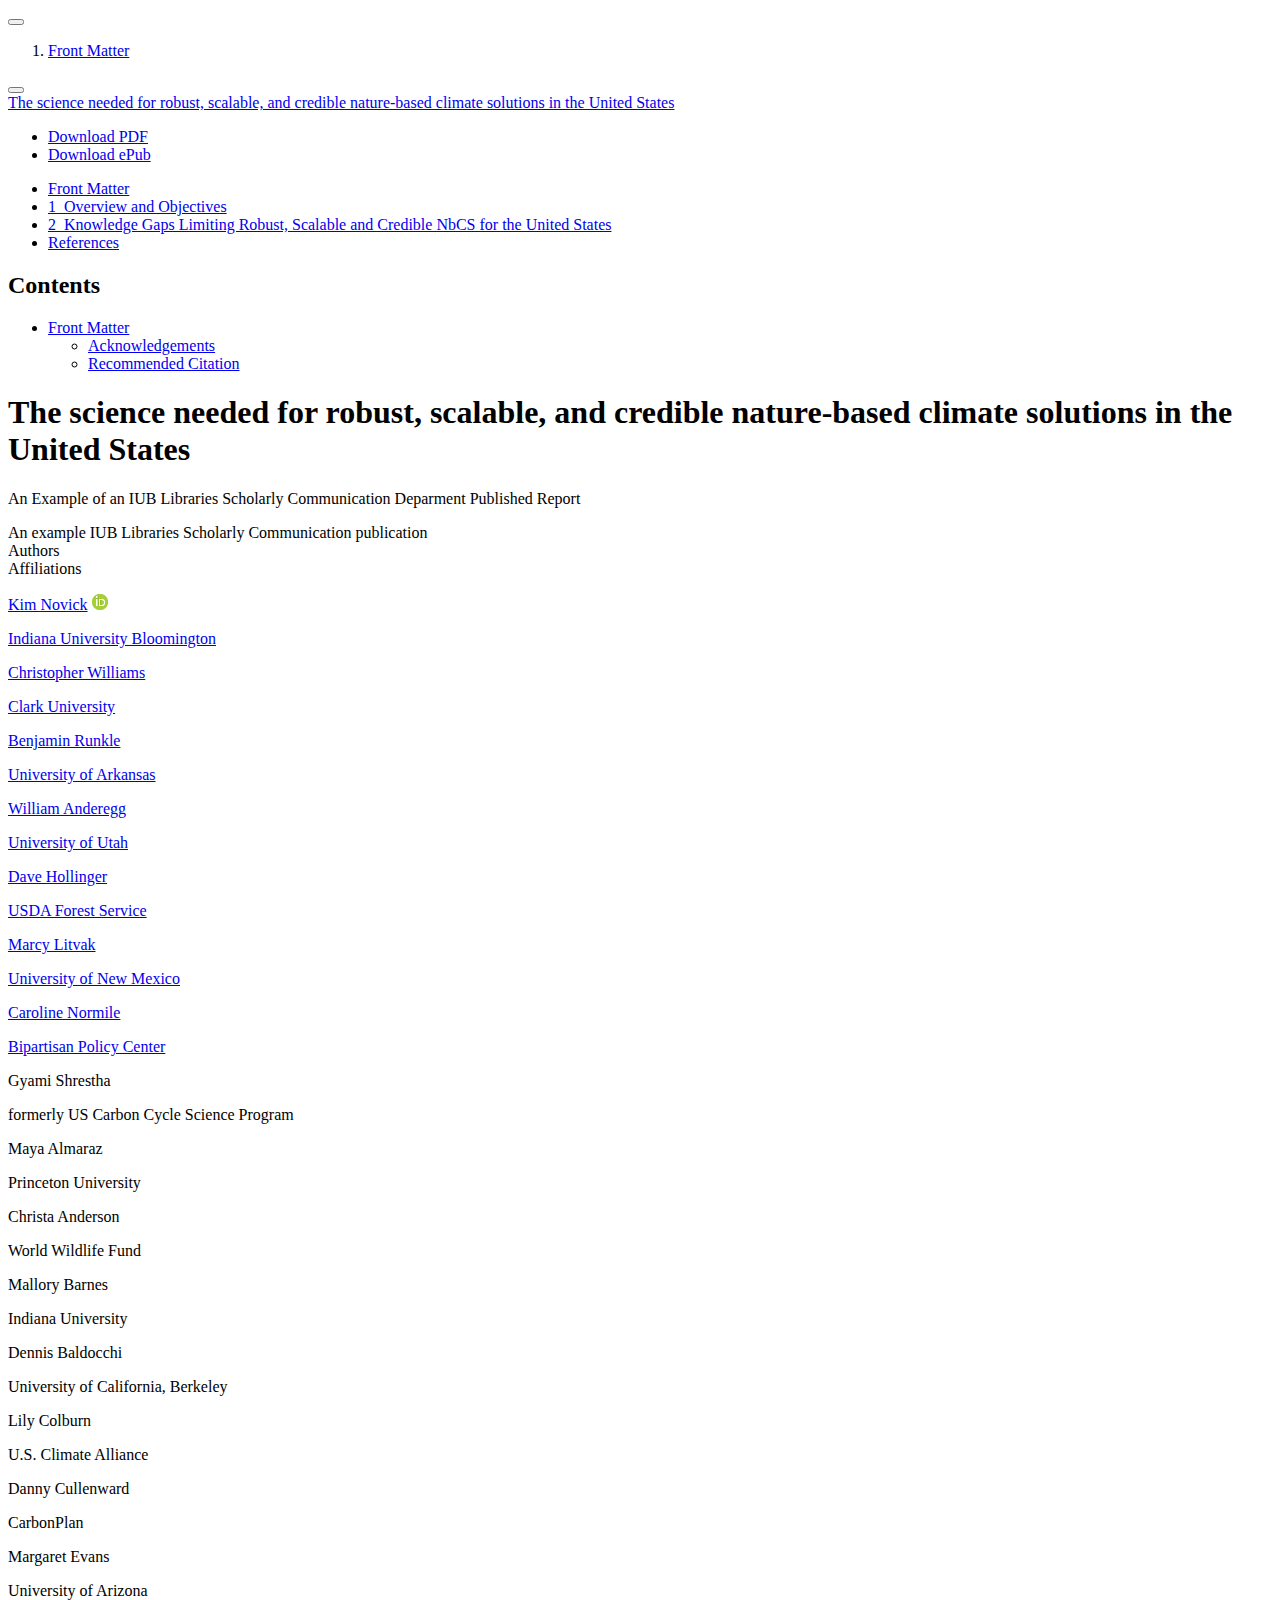
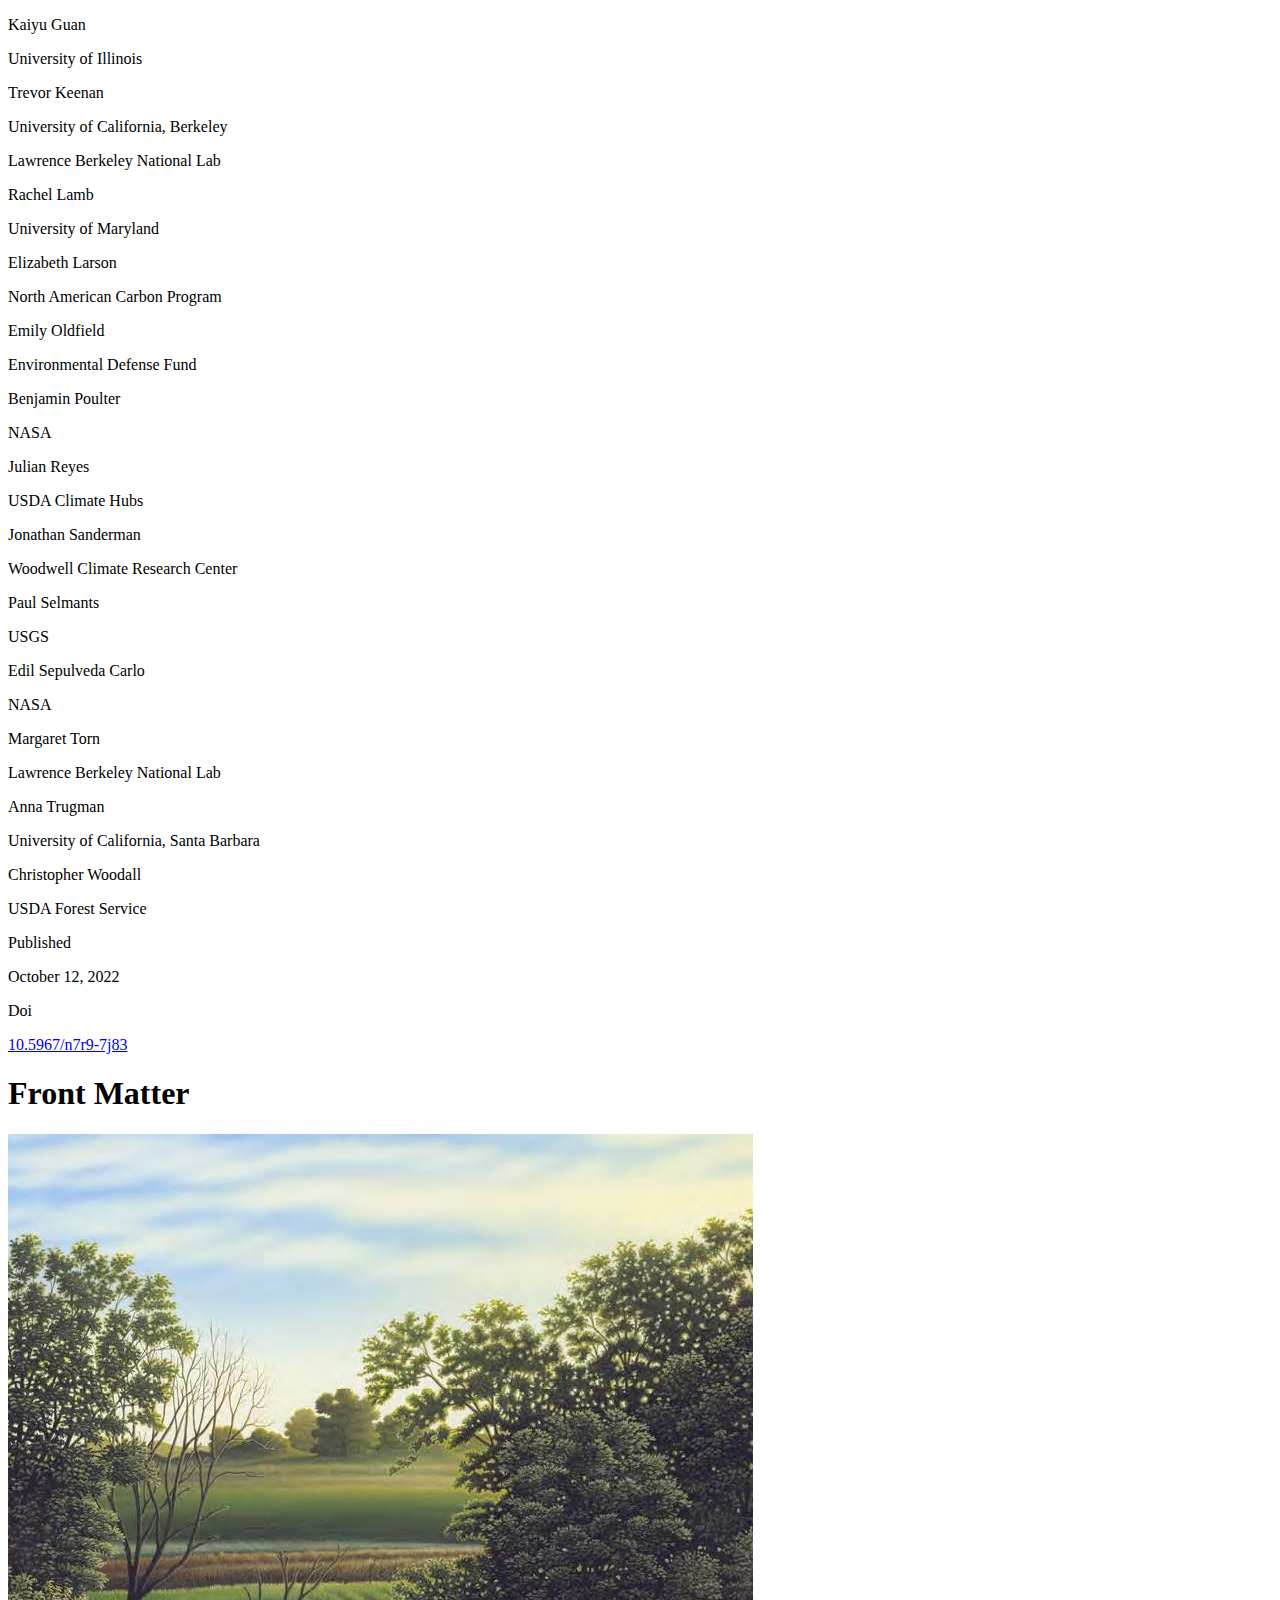
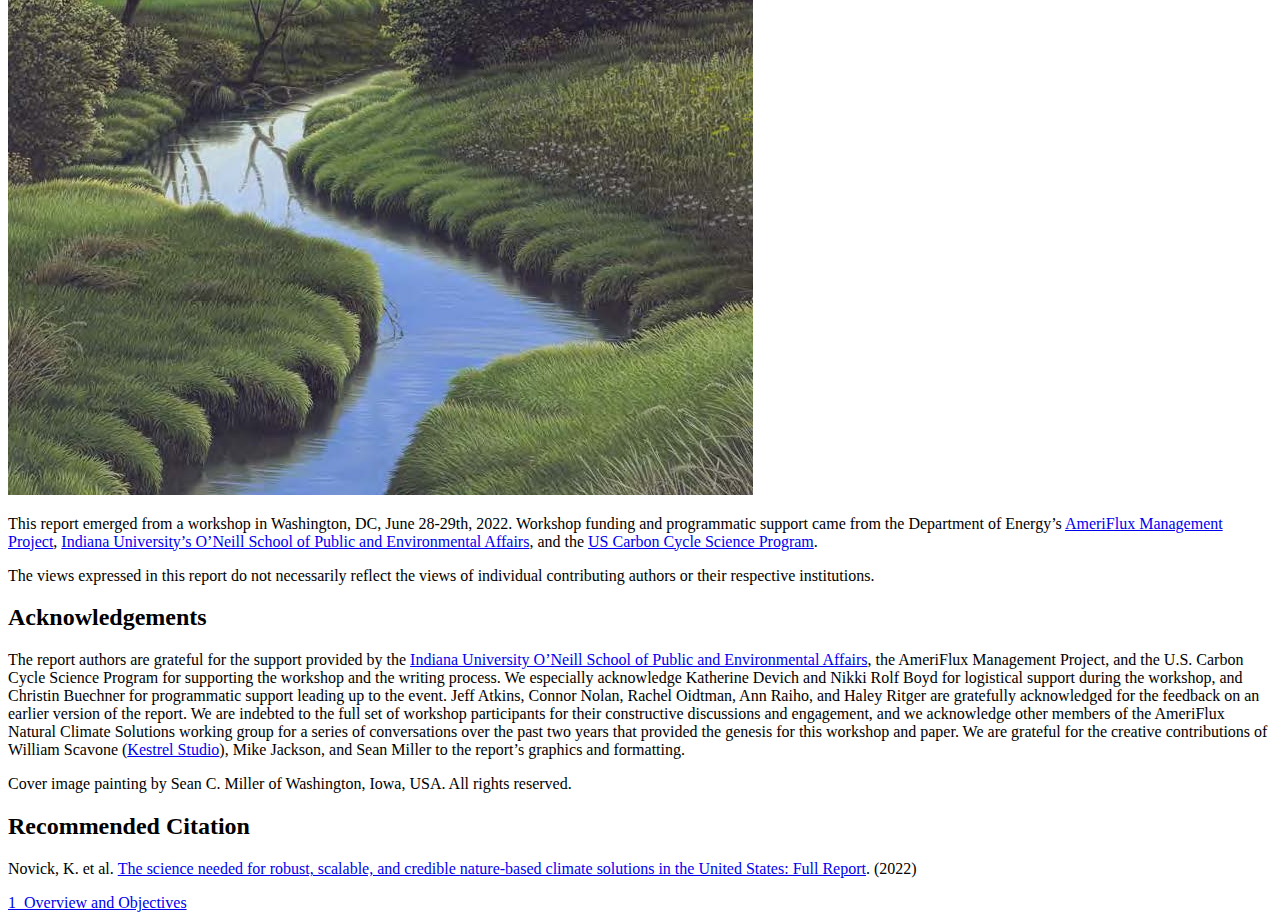
==== docs/index.html @ f9d05417 "added author info" ====
<!DOCTYPE html>
<html xmlns="http://www.w3.org/1999/xhtml" lang="en" xml:lang="en"><head>

<meta charset="utf-8">
<meta name="generator" content="quarto-1.3.290">

<meta name="viewport" content="width=device-width, initial-scale=1.0, user-scalable=yes">

<meta name="author" content="William Anderegg">
<meta name="author" content="Dave Hollinger">
<meta name="author" content="Marcy Litvak">
<meta name="author" content="Caroline Normile">
<meta name="author" content="Gyami Shrestha">
<meta name="author" content="Maya Almaraz">
<meta name="author" content="Christa Anderson">
<meta name="author" content="Mallory Barnes">
<meta name="author" content="Dennis Baldocchi">
<meta name="author" content="Lily Colburn">
<meta name="author" content="Danny Cullenward">
<meta name="author" content="Margaret Evans">
<meta name="author" content="Kaiyu Guan">
<meta name="author" content="Trevor Keenan">
<meta name="author" content="Rachel Lamb">
<meta name="author" content="Elizabeth Larson">
<meta name="author" content="Emily Oldfield">
<meta name="author" content="Benjamin Poulter">
<meta name="author" content="Julian Reyes">
<meta name="author" content="Jonathan Sanderman">
<meta name="author" content="Paul Selmants">
<meta name="author" content="Edil Sepulveda Carlo">
<meta name="author" content="Margaret Torn">
<meta name="author" content="Anna Trugman">
<meta name="author" content="Christopher Woodall">
<meta name="dcterms.date" content="2022-10-12">
<meta name="keywords" content="example">
<meta name="description" content="An example IUB Libraries Scholarly Communication publication">

<title>The science needed for robust, scalable, and credible nature-based climate solutions in the United States</title>
<style>
code{white-space: pre-wrap;}
span.smallcaps{font-variant: small-caps;}
div.columns{display: flex; gap: min(4vw, 1.5em);}
div.column{flex: auto; overflow-x: auto;}
div.hanging-indent{margin-left: 1.5em; text-indent: -1.5em;}
ul.task-list{list-style: none;}
ul.task-list li input[type="checkbox"] {
  width: 0.8em;
  margin: 0 0.8em 0.2em -1em; /* quarto-specific, see https://github.com/quarto-dev/quarto-cli/issues/4556 */ 
  vertical-align: middle;
}
</style>


<script src="site_libs/quarto-nav/quarto-nav.js"></script>
<script src="site_libs/quarto-nav/headroom.min.js"></script>
<script src="site_libs/clipboard/clipboard.min.js"></script>
<script src="site_libs/quarto-search/autocomplete.umd.js"></script>
<script src="site_libs/quarto-search/fuse.min.js"></script>
<script src="site_libs/quarto-search/quarto-search.js"></script>
<meta name="quarto:offset" content="./">
<link href="./01-overview-and-objectives.html" rel="next">
<script src="site_libs/quarto-html/quarto.js"></script>
<script src="site_libs/quarto-html/popper.min.js"></script>
<script src="site_libs/quarto-html/tippy.umd.min.js"></script>
<script src="site_libs/quarto-html/anchor.min.js"></script>
<link href="site_libs/quarto-html/tippy.css" rel="stylesheet">
<link href="site_libs/quarto-html/quarto-syntax-highlighting.css" rel="stylesheet" id="quarto-text-highlighting-styles">
<script src="site_libs/bootstrap/bootstrap.min.js"></script>
<link href="site_libs/bootstrap/bootstrap-icons.css" rel="stylesheet">
<link href="site_libs/bootstrap/bootstrap.min.css" rel="stylesheet" id="quarto-bootstrap" data-mode="light">
<script id="quarto-search-options" type="application/json">{
  "location": "sidebar",
  "copy-button": false,
  "collapse-after": 3,
  "panel-placement": "start",
  "type": "textbox",
  "limit": 20,
  "language": {
    "search-no-results-text": "No results",
    "search-matching-documents-text": "matching documents",
    "search-copy-link-title": "Copy link to search",
    "search-hide-matches-text": "Hide additional matches",
    "search-more-match-text": "more match in this document",
    "search-more-matches-text": "more matches in this document",
    "search-clear-button-title": "Clear",
    "search-detached-cancel-button-title": "Cancel",
    "search-submit-button-title": "Submit"
  }
}</script>
<style>html{ scroll-behavior: smooth; }</style>
<script async="" src="https://hypothes.is/embed.js"></script>


<meta property="og:title" content="The science needed for robust, scalable, and credible nature-based climate solutions in the United States">
<meta property="og:description" content="An example IUB Libraries Scholarly Communication publication">
<meta property="og:image" content=".\img/front-cover.jpg">
<meta property="og:site-name" content="The science needed for robust, scalable, and credible nature-based climate solutions in the United States">
<meta name="twitter:title" content="The science needed for robust, scalable, and credible nature-based climate solutions in the United States">
<meta name="twitter:description" content="An example IUB Libraries Scholarly Communication publication">
<meta name="twitter:image" content="/img/front-cover.jpg">
<meta name="twitter:card" content="summary">
<meta name="citation_title" content="The science needed for robust, scalable, and credible nature-based climate solutions in the United States">
<meta name="citation_keywords" content="example">
<meta name="citation_author" content="William Anderegg">
<meta name="citation_author" content="Dave Hollinger">
<meta name="citation_author" content="Marcy Litvak">
<meta name="citation_author" content="Caroline Normile">
<meta name="citation_author" content="Gyami Shrestha">
<meta name="citation_author" content="Maya Almaraz">
<meta name="citation_author" content="Christa Anderson">
<meta name="citation_author" content="Mallory Barnes">
<meta name="citation_author" content="Dennis Baldocchi">
<meta name="citation_author" content="Lily Colburn">
<meta name="citation_author" content="Danny Cullenward">
<meta name="citation_author" content="Margaret Evans">
<meta name="citation_author" content="Kaiyu Guan">
<meta name="citation_author" content="Trevor Keenan">
<meta name="citation_author" content="Rachel Lamb">
<meta name="citation_author" content="Elizabeth Larson">
<meta name="citation_author" content="Emily Oldfield">
<meta name="citation_author" content="Benjamin Poulter">
<meta name="citation_author" content="Julian Reyes">
<meta name="citation_author" content="Jonathan Sanderman">
<meta name="citation_author" content="Paul Selmants">
<meta name="citation_author" content="Edil Sepulveda Carlo">
<meta name="citation_author" content="Margaret Torn">
<meta name="citation_author" content="Anna Trugman">
<meta name="citation_author" content="Christopher Woodall">
<meta name="citation_publication_date" content="2022-10-12">
<meta name="citation_cover_date" content="2022-10-12">
<meta name="citation_year" content="2022">
<meta name="citation_online_date" content="2022-10-12">
<meta name="citation_doi" content="10.5967/n7r9-7j83">
<meta name="citation_language" content="en">
<meta name="citation_publisher" content="Scholarly Communication Department, Indiana University Bloomington Libraries">
<meta name="citation_reference" content="citation_title=The science needed for robust, scalable, and credible nature-based climate solutions for the united states: Full report;,citation_author=Kim Novick;,citation_author=Christopher Williams;,citation_author=Benjamin Runkle;,citation_author=William Anderegg;,citation_author=Dave Hollinger;,citation_author=Marcy Litvak;,citation_publication_date=2022;,citation_cover_date=2022;,citation_year=2022;,citation_fulltext_html_url=https://doi.org/10.5967/n7r9-7j83;,citation_doi=10.5967/n7r9-7j83;,citation_technical_report_institution=Indiana University Libraries Department of Scholarly Communication;">
<meta name="citation_reference" content="citation_title=Increasing wildfires threaten historic carbon sink of boreal forest soils;,citation_author=Xanthe J. Walker;,citation_author=Jennifer L. Baltzer;,citation_author=Steven G. Cumming;,citation_author=Nicola J. Day;,citation_author=Christopher Ebert;,citation_publication_date=2019;,citation_cover_date=2019;,citation_year=2019;,citation_issue=572;,citation_journal_title=Nature;">
</head>

<body class="nav-sidebar floating">

<div id="quarto-search-results"></div>
  <header id="quarto-header" class="headroom fixed-top">
  <nav class="quarto-secondary-nav">
    <div class="container-fluid d-flex">
      <button type="button" class="quarto-btn-toggle btn" data-bs-toggle="collapse" data-bs-target="#quarto-sidebar,#quarto-sidebar-glass" aria-controls="quarto-sidebar" aria-expanded="false" aria-label="Toggle sidebar navigation" onclick="if (window.quartoToggleHeadroom) { window.quartoToggleHeadroom(); }">
        <i class="bi bi-layout-text-sidebar-reverse"></i>
      </button>
      <nav class="quarto-page-breadcrumbs" aria-label="breadcrumb"><ol class="breadcrumb"><li class="breadcrumb-item"><a href="./index.html">Front Matter</a></li></ol></nav>
      <a class="flex-grow-1" role="button" data-bs-toggle="collapse" data-bs-target="#quarto-sidebar,#quarto-sidebar-glass" aria-controls="quarto-sidebar" aria-expanded="false" aria-label="Toggle sidebar navigation" onclick="if (window.quartoToggleHeadroom) { window.quartoToggleHeadroom(); }">      
      </a>
      <button type="button" class="btn quarto-search-button" aria-label="Search" onclick="window.quartoOpenSearch();">
        <i class="bi bi-search"></i>
      </button>
    </div>
  </nav>
</header>
<!-- content -->
<div id="quarto-content" class="quarto-container page-columns page-rows-contents page-layout-article">
<!-- sidebar -->
  <nav id="quarto-sidebar" class="sidebar collapse collapse-horizontal sidebar-navigation floating overflow-auto">
    <div class="pt-lg-2 mt-2 text-left sidebar-header">
    <div class="sidebar-title mb-0 py-0">
      <a href="./">The science needed for robust, scalable, and credible nature-based climate solutions in the United States</a> 
        <div class="sidebar-tools-main">
    <div class="dropdown">
      <a href="" title="Download" id="quarto-navigation-tool-dropdown-0" class="quarto-navigation-tool dropdown-toggle px-1" data-bs-toggle="dropdown" aria-expanded="false" aria-label="Download"><i class="bi bi-download"></i></a>
      <ul class="dropdown-menu" aria-labelledby="quarto-navigation-tool-dropdown-0">
          <li>
            <a class="dropdown-item sidebar-tools-main-item" href="./The-science-needed-for-robust,-scalable,-and-credible-nature-based-climate-solutions-in-the-United-States.pdf">
              <i class="bi bi-bi-file-pdf pe-1"></i>
            Download PDF
            </a>
          </li>
          <li>
            <a class="dropdown-item sidebar-tools-main-item" href="./The-science-needed-for-robust,-scalable,-and-credible-nature-based-climate-solutions-in-the-United-States.epub">
              <i class="bi bi-bi-journal pe-1"></i>
            Download ePub
            </a>
          </li>
      </ul>
    </div>
</div>
    </div>
      </div>
        <div class="mt-2 flex-shrink-0 align-items-center">
        <div class="sidebar-search">
        <div id="quarto-search" class="" title="Search"></div>
        </div>
        </div>
    <div class="sidebar-menu-container"> 
    <ul class="list-unstyled mt-1">
        <li class="sidebar-item">
  <div class="sidebar-item-container"> 
  <a href="./index.html" class="sidebar-item-text sidebar-link active">
 <span class="menu-text">Front Matter</span></a>
  </div>
</li>
        <li class="sidebar-item">
  <div class="sidebar-item-container"> 
  <a href="./01-overview-and-objectives.html" class="sidebar-item-text sidebar-link">
 <span class="menu-text"><span class="chapter-number">1</span>&nbsp; <span class="chapter-title">Overview and Objectives</span></span></a>
  </div>
</li>
        <li class="sidebar-item">
  <div class="sidebar-item-container"> 
  <a href="./02-knowledge-gaps.html" class="sidebar-item-text sidebar-link">
 <span class="menu-text"><span class="chapter-number">2</span>&nbsp; <span class="chapter-title">Knowledge Gaps Limiting Robust, Scalable and Credible NbCS for the United States</span></span></a>
  </div>
</li>
        <li class="sidebar-item">
  <div class="sidebar-item-container"> 
  <a href="./bibliography.html" class="sidebar-item-text sidebar-link">
 <span class="menu-text">References</span></a>
  </div>
</li>
    </ul>
    </div>
</nav>
<div id="quarto-sidebar-glass" data-bs-toggle="collapse" data-bs-target="#quarto-sidebar,#quarto-sidebar-glass"></div>
<!-- margin-sidebar -->
    <div id="quarto-margin-sidebar" class="sidebar margin-sidebar">
        <nav id="TOC" role="doc-toc" class="toc-active" data-toc-expanded="99">
    <h2 id="toc-title">Contents</h2>
   
  <ul>
  <li><a href="#front-matter" id="toc-front-matter" class="nav-link active" data-scroll-target="#front-matter">Front Matter</a>
  <ul class="collapse">
  <li><a href="#acknowledgements" id="toc-acknowledgements" class="nav-link" data-scroll-target="#acknowledgements">Acknowledgements</a></li>
  <li><a href="#recommended-citation" id="toc-recommended-citation" class="nav-link" data-scroll-target="#recommended-citation">Recommended Citation</a></li>
  </ul></li>
  </ul>
</nav>
    </div>
<!-- main -->
<main class="content" id="quarto-document-content">

<header id="title-block-header" class="quarto-title-block default">
<div class="quarto-title">
<h1 class="title">The science needed for robust, scalable, and credible nature-based climate solutions in the United States</h1>
<p class="subtitle lead">An Example of an IUB Libraries Scholarly Communication Deparment Published Report</p>
</div>

<div>
  <div class="description">
    An example IUB Libraries Scholarly Communication publication
  </div>
</div>

<div class="quarto-title-meta-author">
  <div class="quarto-title-meta-heading">Authors</div>
  <div class="quarto-title-meta-heading">Affiliations</div>
  
    <div class="quarto-title-meta-contents">
    <p class="author"><a href="https://oneill.indiana.edu/faculty-research/directory/profiles/faculty/full-time/novick-kimberly.html">Kim Novick</a> <a href="https://orcid.org/0000-0001-7241-0891" class="quarto-title-author-orcid"> <img src="[data-uri]"></a></p>
  </div>
    <div class="quarto-title-meta-contents">
        <p class="affiliation">
            <a href="https://www.indiana.edu/">
            Indiana University Bloomington
            </a>
          </p>
      </div>
      <div class="quarto-title-meta-contents">
    <p class="author"><a href="https://www2.clarku.edu/faculty/facultybio.cfm?id=715">Christopher Williams</a> </p>
  </div>
    <div class="quarto-title-meta-contents">
        <p class="affiliation">
            <a href="https://www.clarku.edu/">
            Clark University
            </a>
          </p>
      </div>
      <div class="quarto-title-meta-contents">
    <p class="author"><a href="https://engineering.uark.edu/directory/index/uid/brrunkle/name/Benjamin-Runkle/">Benjamin Runkle</a> </p>
  </div>
    <div class="quarto-title-meta-contents">
        <p class="affiliation">
            <a href="https://www.uark.edu/">
            University of Arkansas
            </a>
          </p>
      </div>
      <div class="quarto-title-meta-contents">
    <p class="author"><a href="https://faculty.utah.edu/u6003057-WILLIAM_ANDEREGG/research/index.hml">William Anderegg</a> </p>
  </div>
    <div class="quarto-title-meta-contents">
        <p class="affiliation">
            <a href="https://www.utah.edu/">
            University of Utah
            </a>
          </p>
      </div>
      <div class="quarto-title-meta-contents">
    <p class="author"><a href="https://www.fs.usda.gov/research/about/people/dhollinger">Dave Hollinger</a> </p>
  </div>
    <div class="quarto-title-meta-contents">
        <p class="affiliation">
            <a href="https://www.fs.usda.gov/">
            USDA Forest Service
            </a>
          </p>
      </div>
      <div class="quarto-title-meta-contents">
    <p class="author"><a href="https://biology.unm.edu/people/faculty/profile/litvak_marcy-e.html">Marcy Litvak</a> </p>
  </div>
    <div class="quarto-title-meta-contents">
        <p class="affiliation">
            <a href="https://www.unm.edu/">
            University of New Mexico
            </a>
          </p>
      </div>
      <div class="quarto-title-meta-contents">
    <p class="author"><a href="https://bipartisanpolicy.org/person/caroline-normile/">Caroline Normile</a> </p>
  </div>
    <div class="quarto-title-meta-contents">
        <p class="affiliation">
            <a href="https://bipartisanpolicy.org/">
            Bipartisan Policy Center
            </a>
          </p>
      </div>
      <div class="quarto-title-meta-contents">
    <p class="author">Gyami Shrestha </p>
  </div>
    <div class="quarto-title-meta-contents">
        <p class="affiliation">
            formerly US Carbon Cycle Science Program
          </p>
      </div>
      <div class="quarto-title-meta-contents">
    <p class="author">Maya Almaraz </p>
  </div>
    <div class="quarto-title-meta-contents">
        <p class="affiliation">
            Princeton University
          </p>
      </div>
      <div class="quarto-title-meta-contents">
    <p class="author">Christa Anderson </p>
  </div>
    <div class="quarto-title-meta-contents">
        <p class="affiliation">
            World Wildlife Fund
          </p>
      </div>
      <div class="quarto-title-meta-contents">
    <p class="author">Mallory Barnes </p>
  </div>
    <div class="quarto-title-meta-contents">
        <p class="affiliation">
            Indiana University
          </p>
      </div>
      <div class="quarto-title-meta-contents">
    <p class="author">Dennis Baldocchi </p>
  </div>
    <div class="quarto-title-meta-contents">
        <p class="affiliation">
            University of California, Berkeley
          </p>
      </div>
      <div class="quarto-title-meta-contents">
    <p class="author">Lily Colburn </p>
  </div>
    <div class="quarto-title-meta-contents">
        <p class="affiliation">
            U.S. Climate Alliance
          </p>
      </div>
      <div class="quarto-title-meta-contents">
    <p class="author">Danny Cullenward </p>
  </div>
    <div class="quarto-title-meta-contents">
        <p class="affiliation">
            CarbonPlan
          </p>
      </div>
      <div class="quarto-title-meta-contents">
    <p class="author">Margaret Evans </p>
  </div>
    <div class="quarto-title-meta-contents">
        <p class="affiliation">
            University of Arizona
          </p>
      </div>
      <div class="quarto-title-meta-contents">
    <p class="author">Kaiyu Guan </p>
  </div>
    <div class="quarto-title-meta-contents">
        <p class="affiliation">
            University of Illinois
          </p>
      </div>
      <div class="quarto-title-meta-contents">
    <p class="author">Trevor Keenan </p>
  </div>
    <div class="quarto-title-meta-contents">
        <p class="affiliation">
            University of California, Berkeley
          </p>
        <p class="affiliation">
            Lawrence Berkeley National Lab
          </p>
      </div>
      <div class="quarto-title-meta-contents">
    <p class="author">Rachel Lamb </p>
  </div>
    <div class="quarto-title-meta-contents">
        <p class="affiliation">
            University of Maryland
          </p>
      </div>
      <div class="quarto-title-meta-contents">
    <p class="author">Elizabeth Larson </p>
  </div>
    <div class="quarto-title-meta-contents">
        <p class="affiliation">
            North American Carbon Program
          </p>
      </div>
      <div class="quarto-title-meta-contents">
    <p class="author">Emily Oldfield </p>
  </div>
    <div class="quarto-title-meta-contents">
        <p class="affiliation">
            Environmental Defense Fund
          </p>
      </div>
      <div class="quarto-title-meta-contents">
    <p class="author">Benjamin Poulter </p>
  </div>
    <div class="quarto-title-meta-contents">
        <p class="affiliation">
            NASA
          </p>
      </div>
      <div class="quarto-title-meta-contents">
    <p class="author">Julian Reyes </p>
  </div>
    <div class="quarto-title-meta-contents">
        <p class="affiliation">
            USDA Climate Hubs
          </p>
      </div>
      <div class="quarto-title-meta-contents">
    <p class="author">Jonathan Sanderman </p>
  </div>
    <div class="quarto-title-meta-contents">
        <p class="affiliation">
            Woodwell Climate Research Center
          </p>
      </div>
      <div class="quarto-title-meta-contents">
    <p class="author">Paul Selmants </p>
  </div>
    <div class="quarto-title-meta-contents">
        <p class="affiliation">
            USGS
          </p>
      </div>
      <div class="quarto-title-meta-contents">
    <p class="author">Edil Sepulveda Carlo </p>
  </div>
    <div class="quarto-title-meta-contents">
        <p class="affiliation">
            NASA
          </p>
      </div>
      <div class="quarto-title-meta-contents">
    <p class="author">Margaret Torn </p>
  </div>
    <div class="quarto-title-meta-contents">
        <p class="affiliation">
            Lawrence Berkeley National Lab
          </p>
      </div>
      <div class="quarto-title-meta-contents">
    <p class="author">Anna Trugman </p>
  </div>
    <div class="quarto-title-meta-contents">
        <p class="affiliation">
            University of California, Santa Barbara
          </p>
      </div>
      <div class="quarto-title-meta-contents">
    <p class="author">Christopher Woodall </p>
  </div>
    <div class="quarto-title-meta-contents">
        <p class="affiliation">
            USDA Forest Service
          </p>
      </div>
    </div>

<div class="quarto-title-meta">

      
    <div>
    <div class="quarto-title-meta-heading">Published</div>
    <div class="quarto-title-meta-contents">
      <p class="date">October 12, 2022</p>
    </div>
  </div>
  
    
    <div>
    <div class="quarto-title-meta-heading">Doi</div>
    <div class="quarto-title-meta-contents">
      <p class="doi">
        <a href="https://doi.org/10.5967/n7r9-7j83">10.5967/n7r9-7j83</a>
      </p>
    </div>
  </div>
  </div>
  

</header>


<section id="front-matter" class="level1 unnumbered">
<h1 class="unnumbered">Front Matter</h1><p><img src=".\img/front-cover.jpg" title="The science needed for robust, scalable, and credible nature-based climate solutions in the United States" class="quarto-cover-image quarto-discovered-preview-image img-fluid"></p>
<p>This report emerged from a workshop in Washington, DC, June 28-29th, 2022. Workshop funding and programmatic support came from the Department of Energy’s <a href="https://ameriflux.lbl.gov/about/ameriflux-management-project/">AmeriFlux Management Project</a>, <a href="https://oneill.indiana.edu/">Indiana University’s O’Neill School of Public and Environmental Affairs</a>, and the <a href="https://www.carboncyclescience.us/">US Carbon Cycle Science Program</a>.</p>
<p>The views expressed in this report do not necessarily reflect the views of individual contributing authors or their respective institutions.</p>
<section id="acknowledgements" class="level2">
<h2 class="anchored" data-anchor-id="acknowledgements">Acknowledgements</h2>
<p>The report authors are grateful for the support provided by the <a href="https://oneill.indiana.edu/">Indiana University O’Neill School of Public and Environmental Affairs</a>, the AmeriFlux Management Project, and the U.S. Carbon Cycle Science Program for supporting the workshop and the writing process. We especially acknowledge Katherine Devich and Nikki Rolf Boyd for logistical support during the workshop, and Christin Buechner for programmatic support leading up to the event. Jeff Atkins, Connor Nolan, Rachel Oidtman, Ann Raiho, and Haley Ritger are gratefully acknowledged for the feedback on an earlier version of the report. We are indebted to the full set of workshop participants for their constructive discussions and engagement, and we acknowledge other members of the AmeriFlux Natural Climate Solutions working group for a series of conversations over the past two years that provided the genesis for this workshop and paper. We are grateful for the creative contributions of William Scavone (<a href="kestrelstudio.com">Kestrel Studio</a>), Mike Jackson, and Sean Miller to the report’s graphics and formatting.</p>
<p>Cover image painting by Sean C. Miller of Washington, Iowa, USA. All rights reserved.</p>
</section>
<section id="recommended-citation" class="level2">
<h2 class="anchored" data-anchor-id="recommended-citation">Recommended Citation</h2>
<p>Novick, K. et al.&nbsp;<a href="https://doi.org/10.5967/n7r9-7j83">The science needed for robust, scalable, and credible nature-based climate solutions in the United States: Full Report</a>. (2022)</p>


</section>
</section>

</main> <!-- /main -->
<script id="quarto-html-after-body" type="application/javascript">
window.document.addEventListener("DOMContentLoaded", function (event) {
  const toggleBodyColorMode = (bsSheetEl) => {
    const mode = bsSheetEl.getAttribute("data-mode");
    const bodyEl = window.document.querySelector("body");
    if (mode === "dark") {
      bodyEl.classList.add("quarto-dark");
      bodyEl.classList.remove("quarto-light");
    } else {
      bodyEl.classList.add("quarto-light");
      bodyEl.classList.remove("quarto-dark");
    }
  }
  const toggleBodyColorPrimary = () => {
    const bsSheetEl = window.document.querySelector("link#quarto-bootstrap");
    if (bsSheetEl) {
      toggleBodyColorMode(bsSheetEl);
    }
  }
  toggleBodyColorPrimary();  
  const icon = "";
  const anchorJS = new window.AnchorJS();
  anchorJS.options = {
    placement: 'right',
    icon: icon
  };
  anchorJS.add('.anchored');
  const isCodeAnnotation = (el) => {
    for (const clz of el.classList) {
      if (clz.startsWith('code-annotation-')) {                     
        return true;
      }
    }
    return false;
  }
  const clipboard = new window.ClipboardJS('.code-copy-button', {
    text: function(trigger) {
      const codeEl = trigger.previousElementSibling.cloneNode(true);
      for (const childEl of codeEl.children) {
        if (isCodeAnnotation(childEl)) {
          childEl.remove();
        }
      }
      return codeEl.innerText;
    }
  });
  clipboard.on('success', function(e) {
    // button target
    const button = e.trigger;
    // don't keep focus
    button.blur();
    // flash "checked"
    button.classList.add('code-copy-button-checked');
    var currentTitle = button.getAttribute("title");
    button.setAttribute("title", "Copied!");
    let tooltip;
    if (window.bootstrap) {
      button.setAttribute("data-bs-toggle", "tooltip");
      button.setAttribute("data-bs-placement", "left");
      button.setAttribute("data-bs-title", "Copied!");
      tooltip = new bootstrap.Tooltip(button, 
        { trigger: "manual", 
          customClass: "code-copy-button-tooltip",
          offset: [0, -8]});
      tooltip.show();    
    }
    setTimeout(function() {
      if (tooltip) {
        tooltip.hide();
        button.removeAttribute("data-bs-title");
        button.removeAttribute("data-bs-toggle");
        button.removeAttribute("data-bs-placement");
      }
      button.setAttribute("title", currentTitle);
      button.classList.remove('code-copy-button-checked');
    }, 1000);
    // clear code selection
    e.clearSelection();
  });
  function tippyHover(el, contentFn) {
    const config = {
      allowHTML: true,
      content: contentFn,
      maxWidth: 500,
      delay: 100,
      arrow: false,
      appendTo: function(el) {
          return el.parentElement;
      },
      interactive: true,
      interactiveBorder: 10,
      theme: 'quarto',
      placement: 'bottom-start'
    };
    window.tippy(el, config); 
  }
  const noterefs = window.document.querySelectorAll('a[role="doc-noteref"]');
  for (var i=0; i<noterefs.length; i++) {
    const ref = noterefs[i];
    tippyHover(ref, function() {
      // use id or data attribute instead here
      let href = ref.getAttribute('data-footnote-href') || ref.getAttribute('href');
      try { href = new URL(href).hash; } catch {}
      const id = href.replace(/^#\/?/, "");
      const note = window.document.getElementById(id);
      return note.innerHTML;
    });
  }
      let selectedAnnoteEl;
      const selectorForAnnotation = ( cell, annotation) => {
        let cellAttr = 'data-code-cell="' + cell + '"';
        let lineAttr = 'data-code-annotation="' +  annotation + '"';
        const selector = 'span[' + cellAttr + '][' + lineAttr + ']';
        return selector;
      }
      const selectCodeLines = (annoteEl) => {
        const doc = window.document;
        const targetCell = annoteEl.getAttribute("data-target-cell");
        const targetAnnotation = annoteEl.getAttribute("data-target-annotation");
        const annoteSpan = window.document.querySelector(selectorForAnnotation(targetCell, targetAnnotation));
        const lines = annoteSpan.getAttribute("data-code-lines").split(",");
        const lineIds = lines.map((line) => {
          return targetCell + "-" + line;
        })
        let top = null;
        let height = null;
        let parent = null;
        if (lineIds.length > 0) {
            //compute the position of the single el (top and bottom and make a div)
            const el = window.document.getElementById(lineIds[0]);
            top = el.offsetTop;
            height = el.offsetHeight;
            parent = el.parentElement.parentElement;
          if (lineIds.length > 1) {
            const lastEl = window.document.getElementById(lineIds[lineIds.length - 1]);
            const bottom = lastEl.offsetTop + lastEl.offsetHeight;
            height = bottom - top;
          }
          if (top !== null && height !== null && parent !== null) {
            // cook up a div (if necessary) and position it 
            let div = window.document.getElementById("code-annotation-line-highlight");
            if (div === null) {
              div = window.document.createElement("div");
              div.setAttribute("id", "code-annotation-line-highlight");
              div.style.position = 'absolute';
              parent.appendChild(div);
            }
            div.style.top = top - 2 + "px";
            div.style.height = height + 4 + "px";
            let gutterDiv = window.document.getElementById("code-annotation-line-highlight-gutter");
            if (gutterDiv === null) {
              gutterDiv = window.document.createElement("div");
              gutterDiv.setAttribute("id", "code-annotation-line-highlight-gutter");
              gutterDiv.style.position = 'absolute';
              const codeCell = window.document.getElementById(targetCell);
              const gutter = codeCell.querySelector('.code-annotation-gutter');
              gutter.appendChild(gutterDiv);
            }
            gutterDiv.style.top = top - 2 + "px";
            gutterDiv.style.height = height + 4 + "px";
          }
          selectedAnnoteEl = annoteEl;
        }
      };
      const unselectCodeLines = () => {
        const elementsIds = ["code-annotation-line-highlight", "code-annotation-line-highlight-gutter"];
        elementsIds.forEach((elId) => {
          const div = window.document.getElementById(elId);
          if (div) {
            div.remove();
          }
        });
        selectedAnnoteEl = undefined;
      };
      // Attach click handler to the DT
      const annoteDls = window.document.querySelectorAll('dt[data-target-cell]');
      for (const annoteDlNode of annoteDls) {
        annoteDlNode.addEventListener('click', (event) => {
          const clickedEl = event.target;
          if (clickedEl !== selectedAnnoteEl) {
            unselectCodeLines();
            const activeEl = window.document.querySelector('dt[data-target-cell].code-annotation-active');
            if (activeEl) {
              activeEl.classList.remove('code-annotation-active');
            }
            selectCodeLines(clickedEl);
            clickedEl.classList.add('code-annotation-active');
          } else {
            // Unselect the line
            unselectCodeLines();
            clickedEl.classList.remove('code-annotation-active');
          }
        });
      }
  const findCites = (el) => {
    const parentEl = el.parentElement;
    if (parentEl) {
      const cites = parentEl.dataset.cites;
      if (cites) {
        return {
          el,
          cites: cites.split(' ')
        };
      } else {
        return findCites(el.parentElement)
      }
    } else {
      return undefined;
    }
  };
  var bibliorefs = window.document.querySelectorAll('a[role="doc-biblioref"]');
  for (var i=0; i<bibliorefs.length; i++) {
    const ref = bibliorefs[i];
    const citeInfo = findCites(ref);
    if (citeInfo) {
      tippyHover(citeInfo.el, function() {
        var popup = window.document.createElement('div');
        citeInfo.cites.forEach(function(cite) {
          var citeDiv = window.document.createElement('div');
          citeDiv.classList.add('hanging-indent');
          citeDiv.classList.add('csl-entry');
          var biblioDiv = window.document.getElementById('ref-' + cite);
          if (biblioDiv) {
            citeDiv.innerHTML = biblioDiv.innerHTML;
          }
          popup.appendChild(citeDiv);
        });
        return popup.innerHTML;
      });
    }
  }
    var localhostRegex = new RegExp(/^(?:http|https):\/\/localhost\:?[0-9]*\//);
      var filterRegex = new RegExp('/' + window.location.host + '/');
    var isInternal = (href) => {
        return filterRegex.test(href) || localhostRegex.test(href);
    }
    // Inspect non-navigation links and adorn them if external
 	var links = window.document.querySelectorAll('a[href]:not(.nav-link):not(.navbar-brand):not(.toc-action):not(.sidebar-link):not(.sidebar-item-toggle):not(.pagination-link):not(.no-external):not([aria-hidden]):not(.dropdown-item)');
    for (var i=0; i<links.length; i++) {
      const link = links[i];
      if (!isInternal(link.href)) {
          // target, if specified
          link.setAttribute("target", "_blank");
          // default icon
          link.classList.add("external");
      }
    }
});
</script>
<nav class="page-navigation">
  <div class="nav-page nav-page-previous">
  </div>
  <div class="nav-page nav-page-next">
      <a href="./01-overview-and-objectives.html" class="pagination-link">
        <span class="nav-page-text"><span class="chapter-number">1</span>&nbsp; <span class="chapter-title">Overview and Objectives</span></span> <i class="bi bi-arrow-right-short"></i>
      </a>
  </div>
</nav>
</div> <!-- /content -->



<script src="site_libs/quarto-html/zenscroll-min.js"></script>
</body></html>
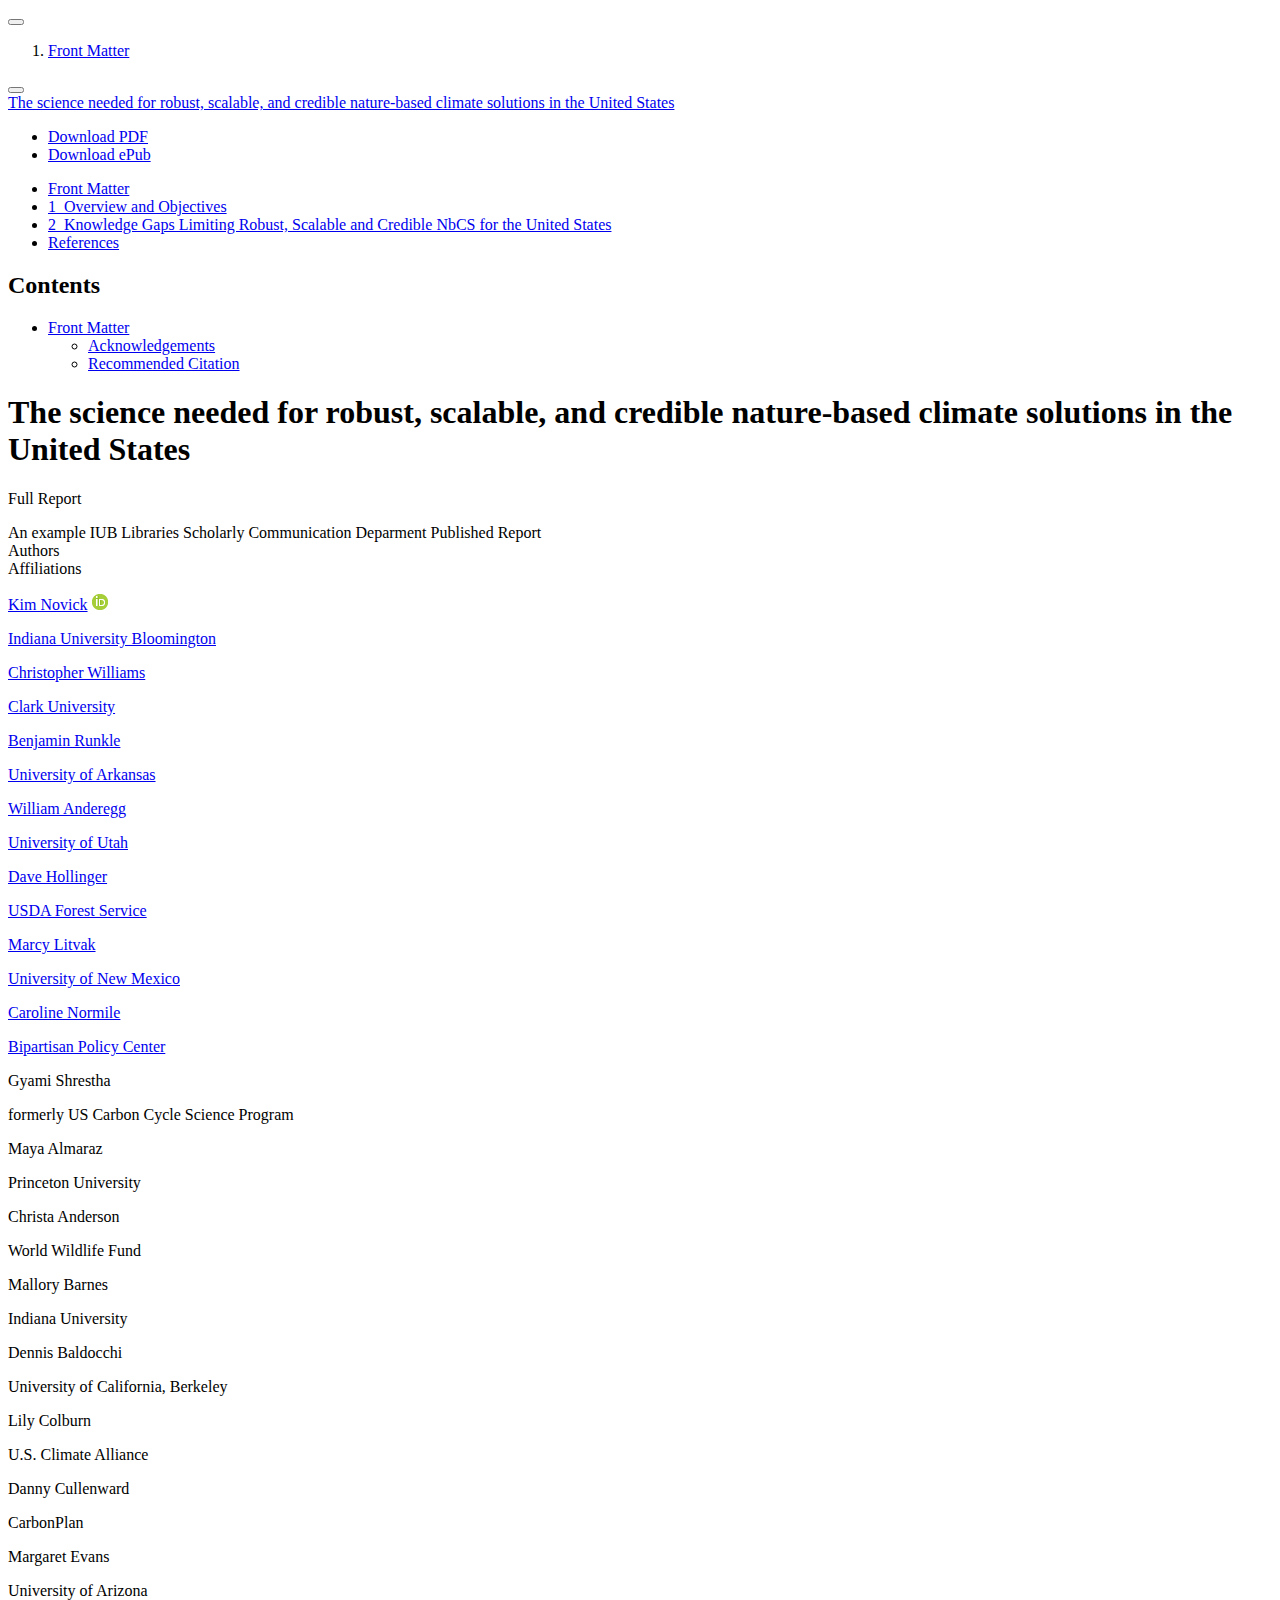
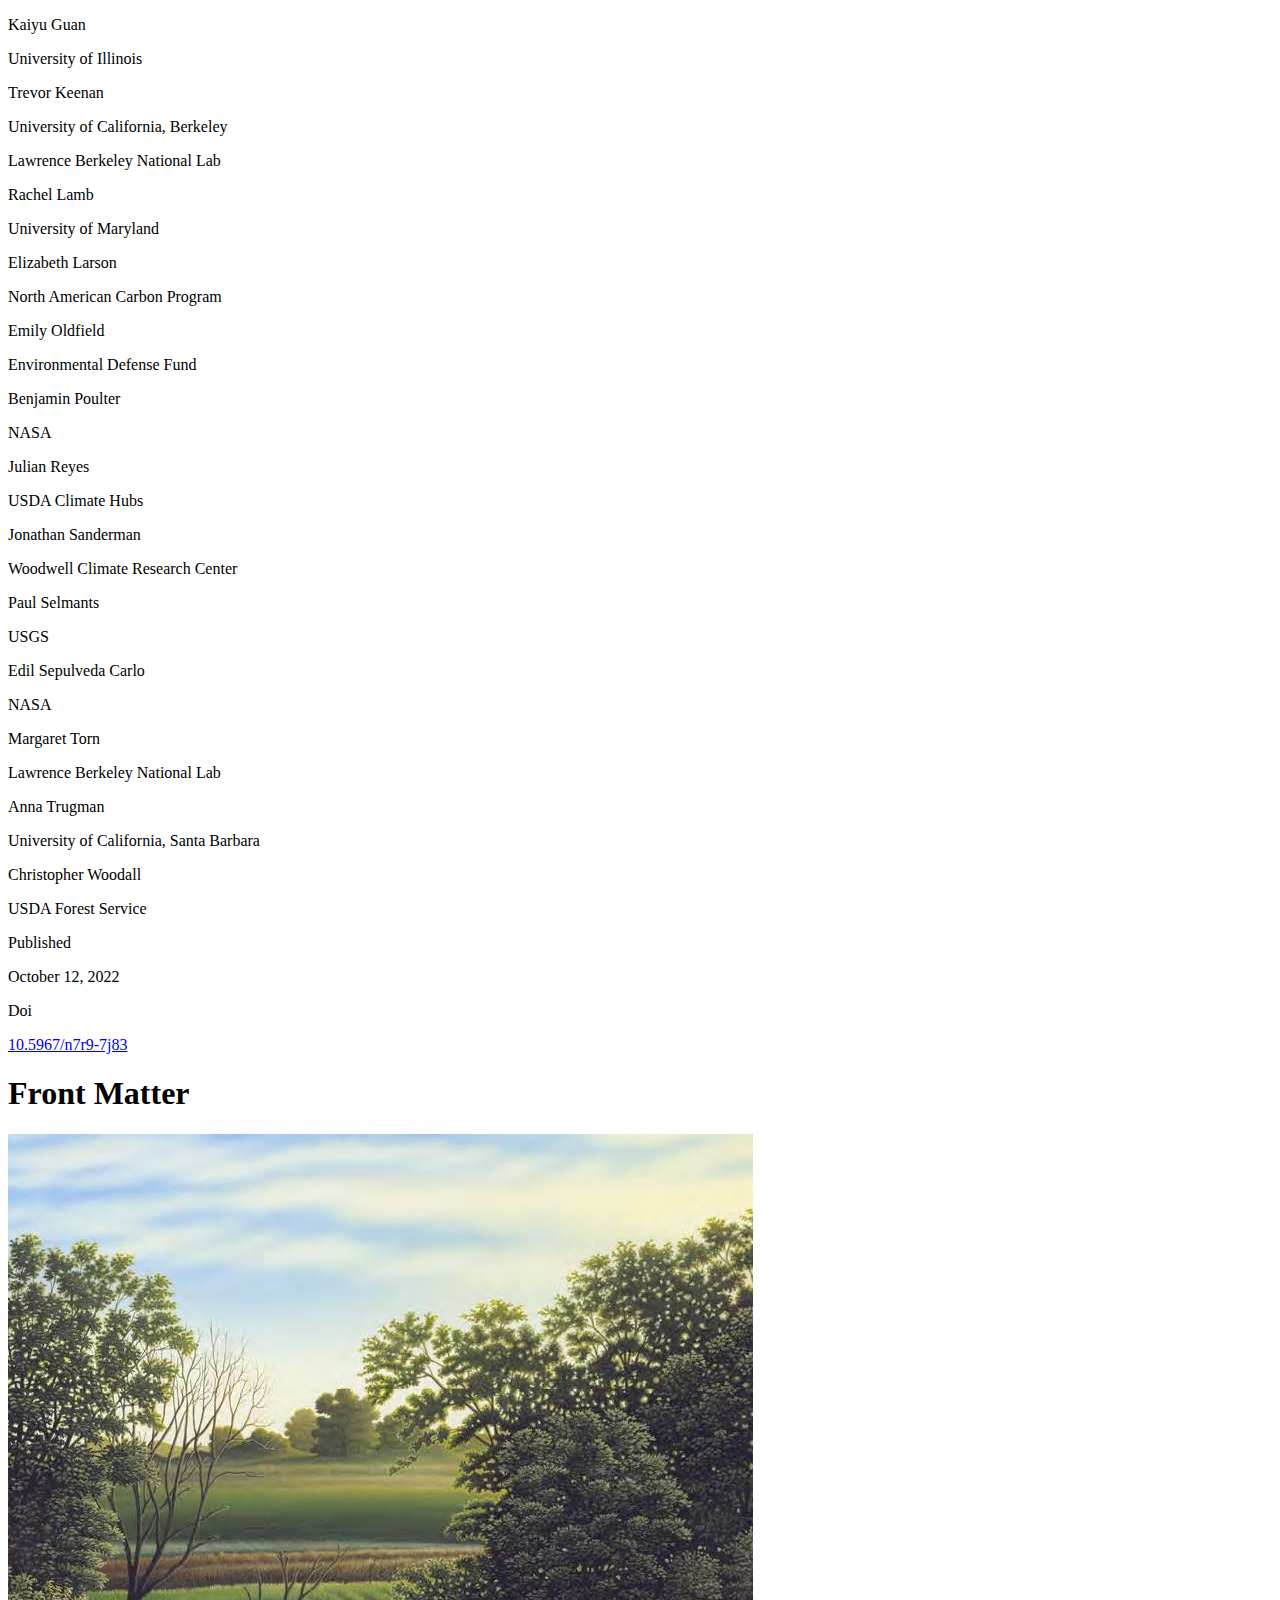
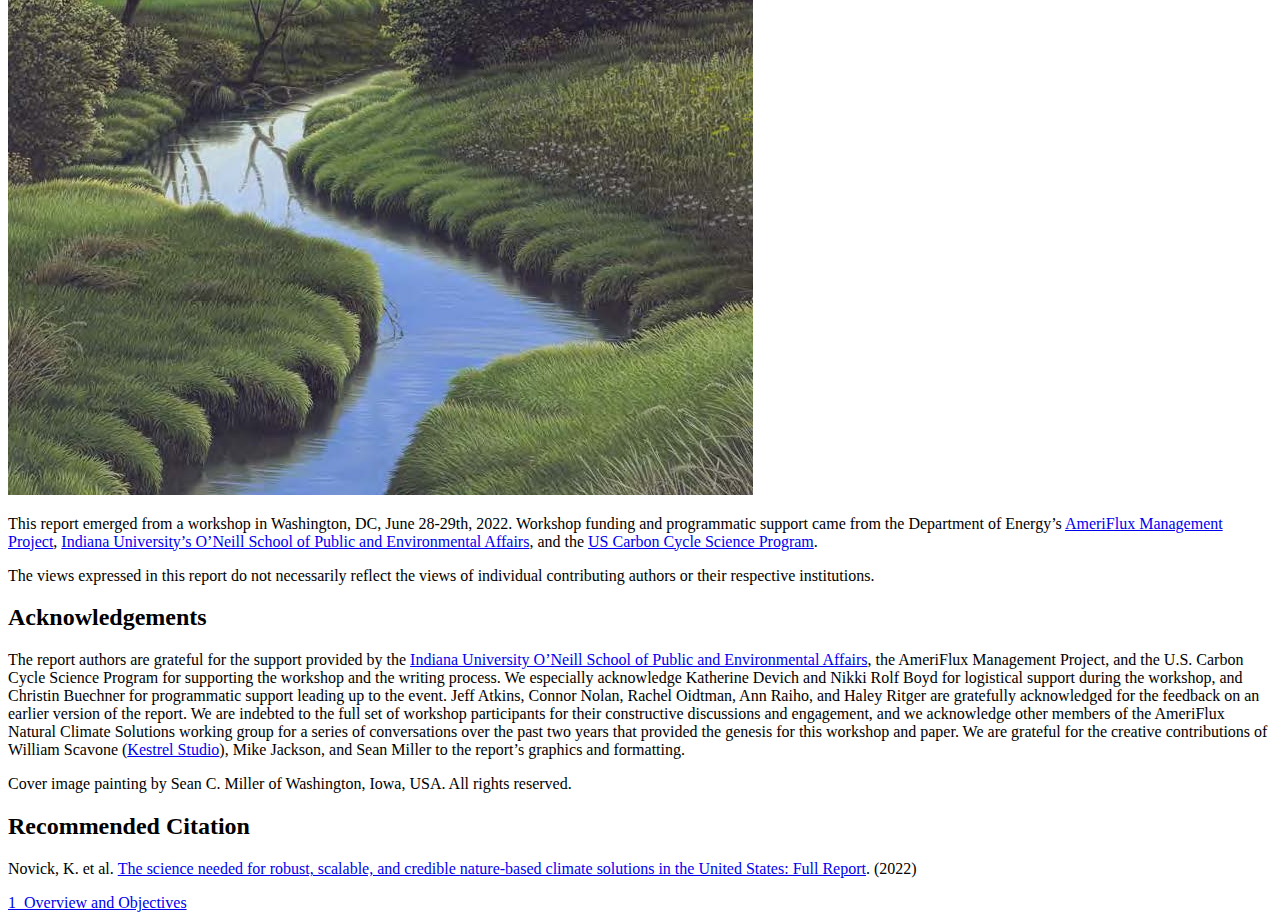
==== commit 6eb43854: "added light and dark modes" ====
--- a/docs/index.html
+++ b/docs/index.html
@@ -33,7 +33,7 @@
 <meta name="author" content="Christopher Woodall">
 <meta name="dcterms.date" content="2022-10-12">
 <meta name="keywords" content="example">
-<meta name="description" content="An example IUB Libraries Scholarly Communication publication">
+<meta name="description" content="An example IUB Libraries Scholarly Communication Deparment Published Report">
 
 <title>The science needed for robust, scalable, and credible nature-based climate solutions in the United States</title>
 <style>
@@ -64,10 +64,12 @@
 <script src="site_libs/quarto-html/tippy.umd.min.js"></script>
 <script src="site_libs/quarto-html/anchor.min.js"></script>
 <link href="site_libs/quarto-html/tippy.css" rel="stylesheet">
-<link href="site_libs/quarto-html/quarto-syntax-highlighting.css" rel="stylesheet" id="quarto-text-highlighting-styles">
+<link href="site_libs/quarto-html/quarto-syntax-highlighting.css" rel="stylesheet" class="quarto-color-scheme" id="quarto-text-highlighting-styles">
+<link href="site_libs/quarto-html/quarto-syntax-highlighting-dark.css" rel="prefetch" class="quarto-color-scheme quarto-color-alternate" id="quarto-text-highlighting-styles">
 <script src="site_libs/bootstrap/bootstrap.min.js"></script>
 <link href="site_libs/bootstrap/bootstrap-icons.css" rel="stylesheet">
-<link href="site_libs/bootstrap/bootstrap.min.css" rel="stylesheet" id="quarto-bootstrap" data-mode="light">
+<link href="site_libs/bootstrap/bootstrap.min.css" rel="stylesheet" class="quarto-color-scheme" id="quarto-bootstrap" data-mode="light">
+<link href="site_libs/bootstrap/bootstrap-dark.min.css" rel="prefetch" class="quarto-color-scheme quarto-color-alternate" id="quarto-bootstrap" data-mode="dark">
 <script id="quarto-search-options" type="application/json">{
   "location": "sidebar",
   "copy-button": false,
@@ -92,11 +94,11 @@
 
 
 <meta property="og:title" content="The science needed for robust, scalable, and credible nature-based climate solutions in the United States">
-<meta property="og:description" content="An example IUB Libraries Scholarly Communication publication">
+<meta property="og:description" content="An example IUB Libraries Scholarly Communication Deparment Published Report">
 <meta property="og:image" content=".\img/front-cover.jpg">
 <meta property="og:site-name" content="The science needed for robust, scalable, and credible nature-based climate solutions in the United States">
 <meta name="twitter:title" content="The science needed for robust, scalable, and credible nature-based climate solutions in the United States">
-<meta name="twitter:description" content="An example IUB Libraries Scholarly Communication publication">
+<meta name="twitter:description" content="An example IUB Libraries Scholarly Communication Deparment Published Report">
 <meta name="twitter:image" content="/img/front-cover.jpg">
 <meta name="twitter:card" content="summary">
 <meta name="citation_title" content="The science needed for robust, scalable, and credible nature-based climate solutions in the United States">
@@ -180,6 +182,7 @@
           </li>
       </ul>
     </div>
+  <a href="" class="quarto-color-scheme-toggle quarto-navigation-tool  px-1" onclick="window.quartoToggleColorScheme(); return false;" title="Toggle dark mode"><i class="bi"></i></a>
 </div>
     </div>
       </div>
@@ -238,12 +241,12 @@
 <header id="title-block-header" class="quarto-title-block default">
 <div class="quarto-title">
 <h1 class="title">The science needed for robust, scalable, and credible nature-based climate solutions in the United States</h1>
-<p class="subtitle lead">An Example of an IUB Libraries Scholarly Communication Deparment Published Report</p>
+<p class="subtitle lead">Full Report</p>
 </div>
 
 <div>
   <div class="description">
-    An example IUB Libraries Scholarly Communication publication
+    An example IUB Libraries Scholarly Communication Deparment Published Report
   </div>
 </div>
 
@@ -557,6 +560,121 @@
     }
   }
   toggleBodyColorPrimary();  
+  const disableStylesheet = (stylesheets) => {
+    for (let i=0; i < stylesheets.length; i++) {
+      const stylesheet = stylesheets[i];
+      stylesheet.rel = 'prefetch';
+    }
+  }
+  const enableStylesheet = (stylesheets) => {
+    for (let i=0; i < stylesheets.length; i++) {
+      const stylesheet = stylesheets[i];
+      stylesheet.rel = 'stylesheet';
+    }
+  }
+  const manageTransitions = (selector, allowTransitions) => {
+    const els = window.document.querySelectorAll(selector);
+    for (let i=0; i < els.length; i++) {
+      const el = els[i];
+      if (allowTransitions) {
+        el.classList.remove('notransition');
+      } else {
+        el.classList.add('notransition');
+      }
+    }
+  }
+  const toggleColorMode = (alternate) => {
+    // Switch the stylesheets
+    const alternateStylesheets = window.document.querySelectorAll('link.quarto-color-scheme.quarto-color-alternate');
+    manageTransitions('#quarto-margin-sidebar .nav-link', false);
+    if (alternate) {
+      enableStylesheet(alternateStylesheets);
+      for (const sheetNode of alternateStylesheets) {
+        if (sheetNode.id === "quarto-bootstrap") {
+          toggleBodyColorMode(sheetNode);
+        }
+      }
+    } else {
+      disableStylesheet(alternateStylesheets);
+      toggleBodyColorPrimary();
+    }
+    manageTransitions('#quarto-margin-sidebar .nav-link', true);
+    // Switch the toggles
+    const toggles = window.document.querySelectorAll('.quarto-color-scheme-toggle');
+    for (let i=0; i < toggles.length; i++) {
+      const toggle = toggles[i];
+      if (toggle) {
+        if (alternate) {
+          toggle.classList.add("alternate");     
+        } else {
+          toggle.classList.remove("alternate");
+        }
+      }
+    }
+    // Hack to workaround the fact that safari doesn't
+    // properly recolor the scrollbar when toggling (#1455)
+    if (navigator.userAgent.indexOf('Safari') > 0 && navigator.userAgent.indexOf('Chrome') == -1) {
+      manageTransitions("body", false);
+      window.scrollTo(0, 1);
+      setTimeout(() => {
+        window.scrollTo(0, 0);
+        manageTransitions("body", true);
+      }, 40);  
+    }
+  }
+  const isFileUrl = () => { 
+    return window.location.protocol === 'file:';
+  }
+  const hasAlternateSentinel = () => {  
+    let styleSentinel = getColorSchemeSentinel();
+    if (styleSentinel !== null) {
+      return styleSentinel === "alternate";
+    } else {
+      return false;
+    }
+  }
+  const setStyleSentinel = (alternate) => {
+    const value = alternate ? "alternate" : "default";
+    if (!isFileUrl()) {
+      window.localStorage.setItem("quarto-color-scheme", value);
+    } else {
+      localAlternateSentinel = value;
+    }
+  }
+  const getColorSchemeSentinel = () => {
+    if (!isFileUrl()) {
+      const storageValue = window.localStorage.getItem("quarto-color-scheme");
+      return storageValue != null ? storageValue : localAlternateSentinel;
+    } else {
+      return localAlternateSentinel;
+    }
+  }
+  let localAlternateSentinel = 'default';
+  // Dark / light mode switch
+  window.quartoToggleColorScheme = () => {
+    // Read the current dark / light value 
+    let toAlternate = !hasAlternateSentinel();
+    toggleColorMode(toAlternate);
+    setStyleSentinel(toAlternate);
+  };
+  // Ensure there is a toggle, if there isn't float one in the top right
+  if (window.document.querySelector('.quarto-color-scheme-toggle') === null) {
+    const a = window.document.createElement('a');
+    a.classList.add('top-right');
+    a.classList.add('quarto-color-scheme-toggle');
+    a.href = "";
+    a.onclick = function() { try { window.quartoToggleColorScheme(); } catch {} return false; };
+    const i = window.document.createElement("i");
+    i.classList.add('bi');
+    a.appendChild(i);
+    window.document.body.appendChild(a);
+  }
+  // Switch to dark mode if need be
+  if (hasAlternateSentinel()) {
+    toggleColorMode(true);
+  } else {
+    toggleColorMode(false);
+  }
   const icon = "";
   const anchorJS = new window.AnchorJS();
   anchorJS.options = {
--- a/docs/site_libs/quarto-html/quarto-syntax-highlighting-dark.css
+++ b/docs/site_libs/quarto-html/quarto-syntax-highlighting-dark.css
@@ -0,0 +1,189 @@
+/* quarto syntax highlight colors */
+:root {
+  --quarto-hl-al-color: #f07178;
+  --quarto-hl-an-color: #d4d0ab;
+  --quarto-hl-at-color: #00e0e0;
+  --quarto-hl-bn-color: #d4d0ab;
+  --quarto-hl-bu-color: #abe338;
+  --quarto-hl-ch-color: #abe338;
+  --quarto-hl-co-color: #f8f8f2;
+  --quarto-hl-cv-color: #ffd700;
+  --quarto-hl-cn-color: #ffd700;
+  --quarto-hl-cf-color: #ffa07a;
+  --quarto-hl-dt-color: #ffa07a;
+  --quarto-hl-dv-color: #d4d0ab;
+  --quarto-hl-do-color: #f8f8f2;
+  --quarto-hl-er-color: #f07178;
+  --quarto-hl-ex-color: #00e0e0;
+  --quarto-hl-fl-color: #d4d0ab;
+  --quarto-hl-fu-color: #ffa07a;
+  --quarto-hl-im-color: #abe338;
+  --quarto-hl-in-color: #d4d0ab;
+  --quarto-hl-kw-color: #ffa07a;
+  --quarto-hl-op-color: #ffa07a;
+  --quarto-hl-ot-color: #00e0e0;
+  --quarto-hl-pp-color: #dcc6e0;
+  --quarto-hl-re-color: #00e0e0;
+  --quarto-hl-sc-color: #abe338;
+  --quarto-hl-ss-color: #abe338;
+  --quarto-hl-st-color: #abe338;
+  --quarto-hl-va-color: #00e0e0;
+  --quarto-hl-vs-color: #abe338;
+  --quarto-hl-wa-color: #dcc6e0;
+}
+
+/* other quarto variables */
+:root {
+  --quarto-font-monospace: SFMono-Regular, Menlo, Monaco, Consolas, "Liberation Mono", "Courier New", monospace;
+}
+
+code span.al {
+  background-color: #2a0f15;
+  font-weight: bold;
+  color: #f07178;
+}
+
+code span.an {
+  color: #d4d0ab;
+}
+
+code span.at {
+  color: #00e0e0;
+}
+
+code span.bn {
+  color: #d4d0ab;
+}
+
+code span.bu {
+  color: #abe338;
+}
+
+code span.ch {
+  color: #abe338;
+}
+
+code span.co {
+  font-style: italic;
+  color: #f8f8f2;
+}
+
+code span.cv {
+  color: #ffd700;
+}
+
+code span.cn {
+  color: #ffd700;
+}
+
+code span.cf {
+  font-weight: bold;
+  color: #ffa07a;
+}
+
+code span.dt {
+  color: #ffa07a;
+}
+
+code span.dv {
+  color: #d4d0ab;
+}
+
+code span.do {
+  color: #f8f8f2;
+}
+
+code span.er {
+  color: #f07178;
+  text-decoration: underline;
+}
+
+code span.ex {
+  font-weight: bold;
+  color: #00e0e0;
+}
+
+code span.fl {
+  color: #d4d0ab;
+}
+
+code span.fu {
+  color: #ffa07a;
+}
+
+code span.im {
+  color: #abe338;
+}
+
+code span.in {
+  color: #d4d0ab;
+}
+
+code span.kw {
+  font-weight: bold;
+  color: #ffa07a;
+}
+
+pre > code.sourceCode > span {
+  color: #f8f8f2;
+}
+
+code span {
+  color: #f8f8f2;
+}
+
+code.sourceCode > span {
+  color: #f8f8f2;
+}
+
+div.sourceCode,
+div.sourceCode pre.sourceCode {
+  color: #f8f8f2;
+}
+
+code span.op {
+  color: #ffa07a;
+}
+
+code span.ot {
+  color: #00e0e0;
+}
+
+code span.pp {
+  color: #dcc6e0;
+}
+
+code span.re {
+  background-color: #f8f8f2;
+  color: #00e0e0;
+}
+
+code span.sc {
+  color: #abe338;
+}
+
+code span.ss {
+  color: #abe338;
+}
+
+code span.st {
+  color: #abe338;
+}
+
+code span.va {
+  color: #00e0e0;
+}
+
+code span.vs {
+  color: #abe338;
+}
+
+code span.wa {
+  color: #dcc6e0;
+}
+
+.prevent-inlining {
+  content: "</";
+}
+
+/*# sourceMappingURL=935a306eefa94366c21e1a970dddb765.css.map */
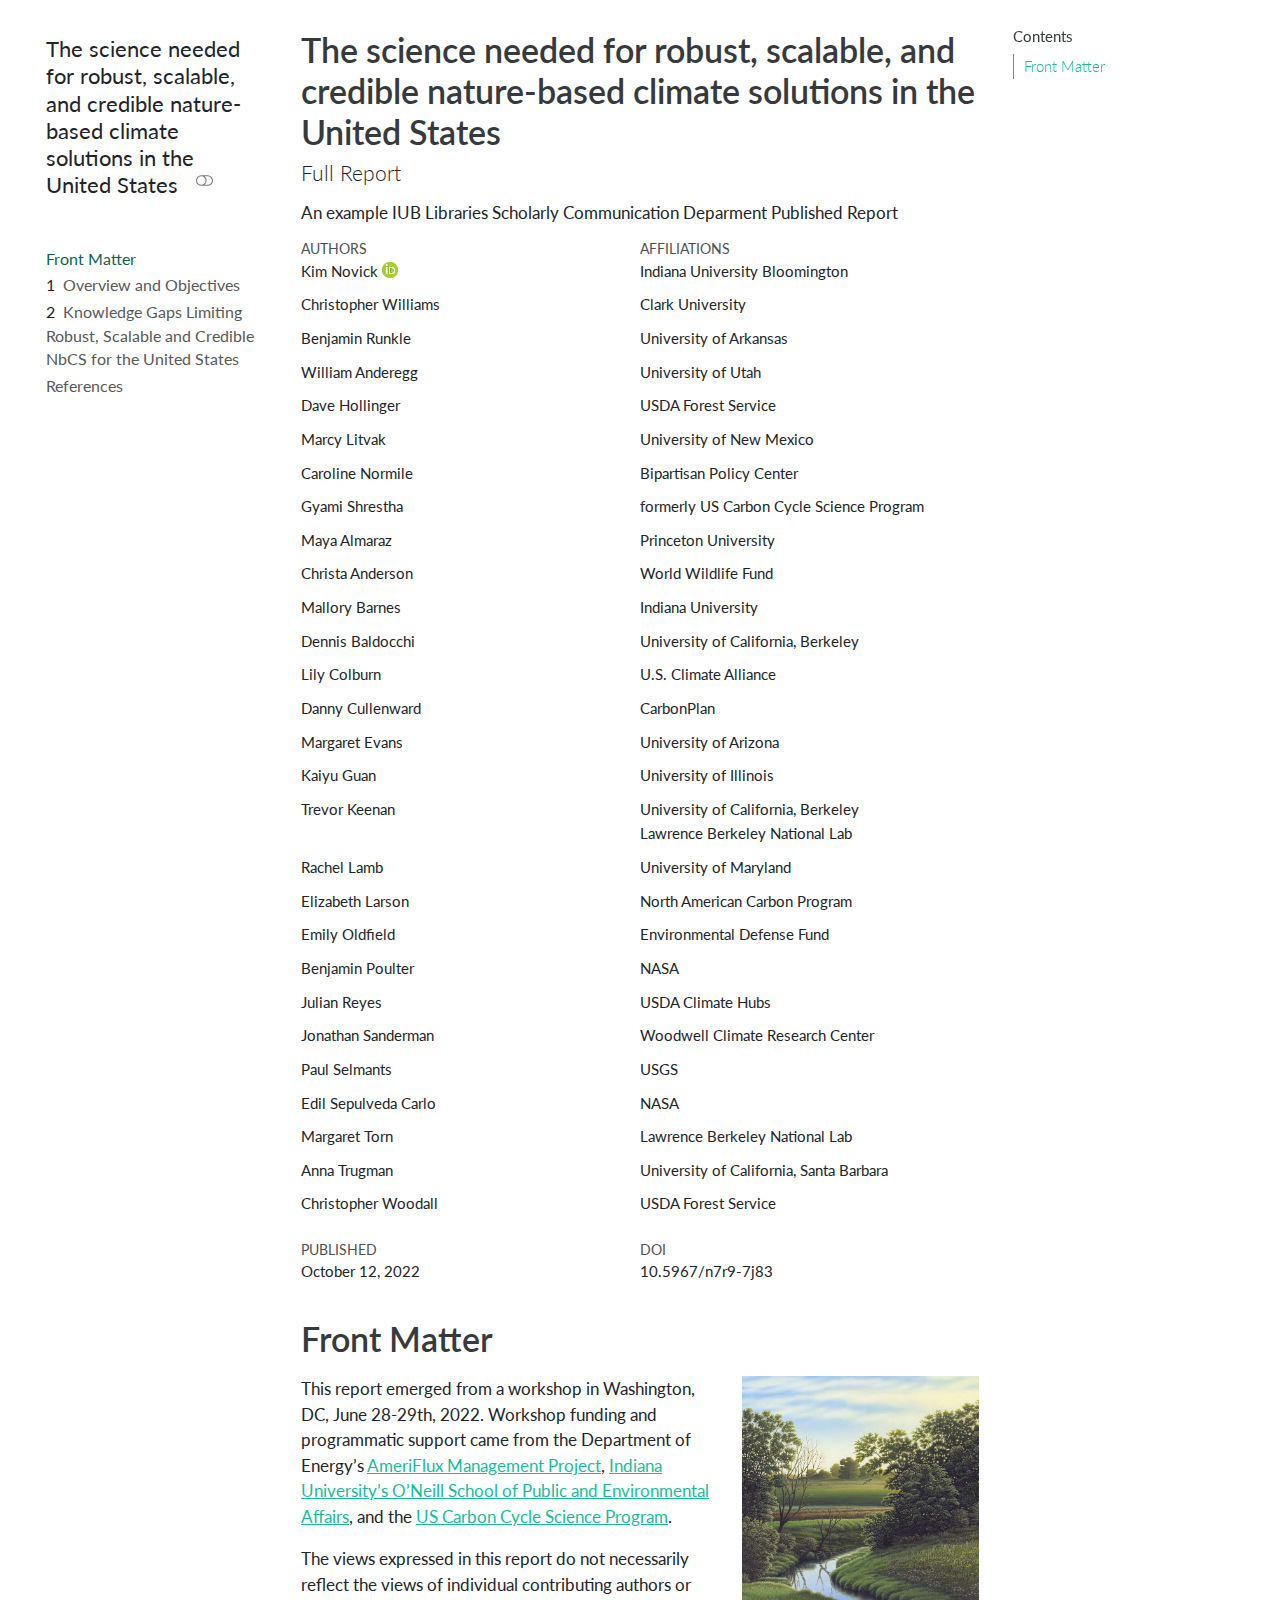
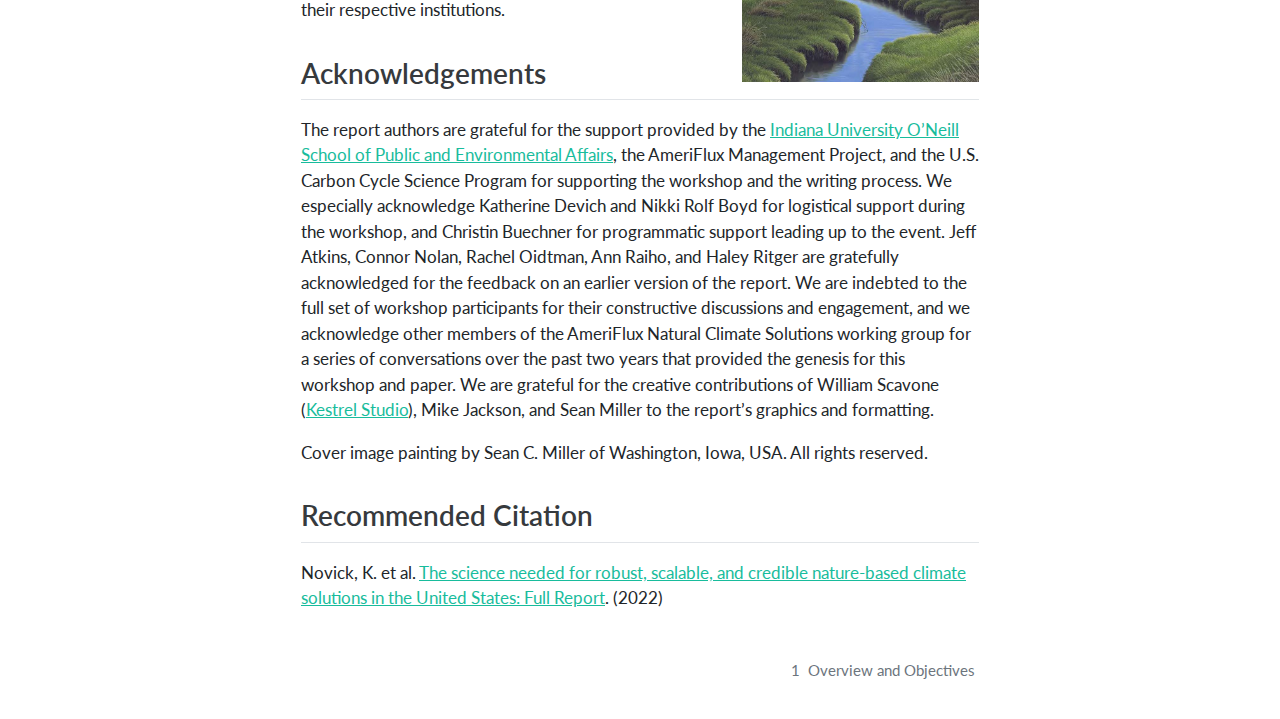
==== commit e9e168a7: "updated themes" ====
(no text change in the page or its own stylesheets)
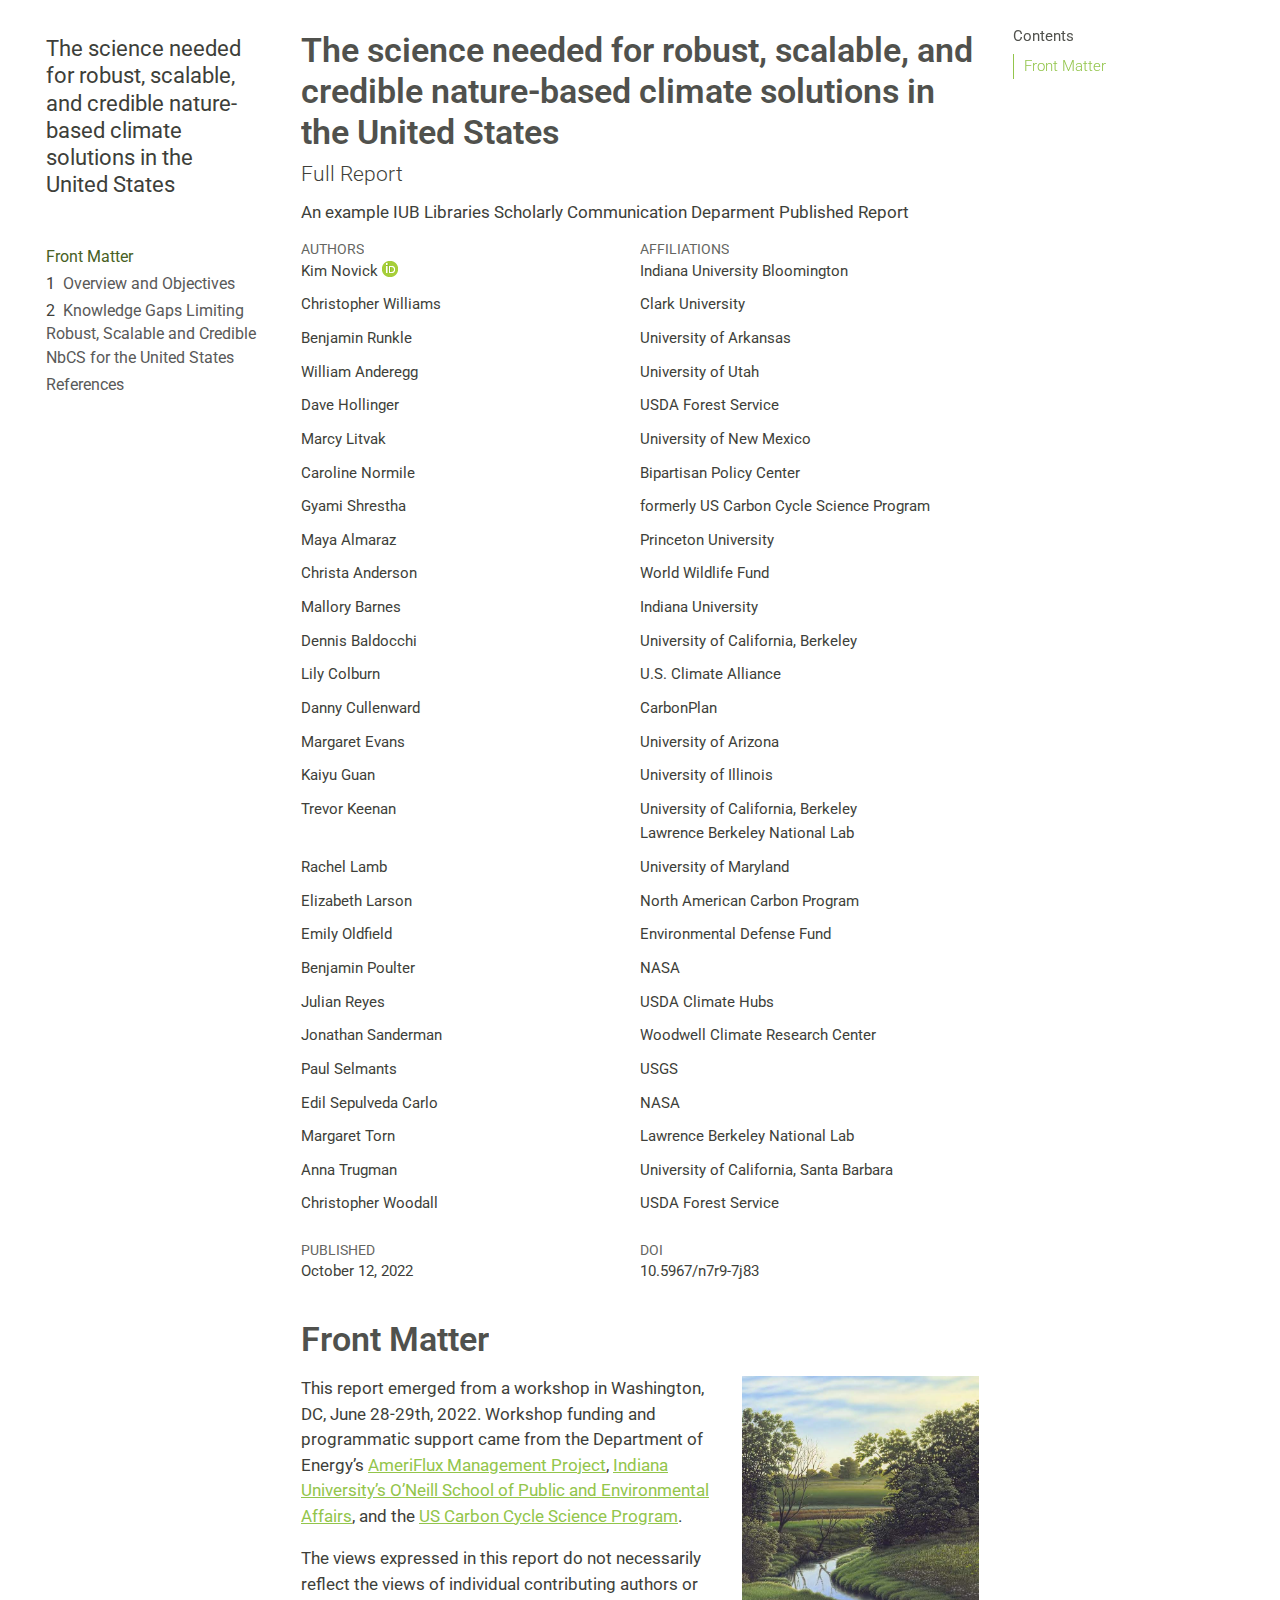
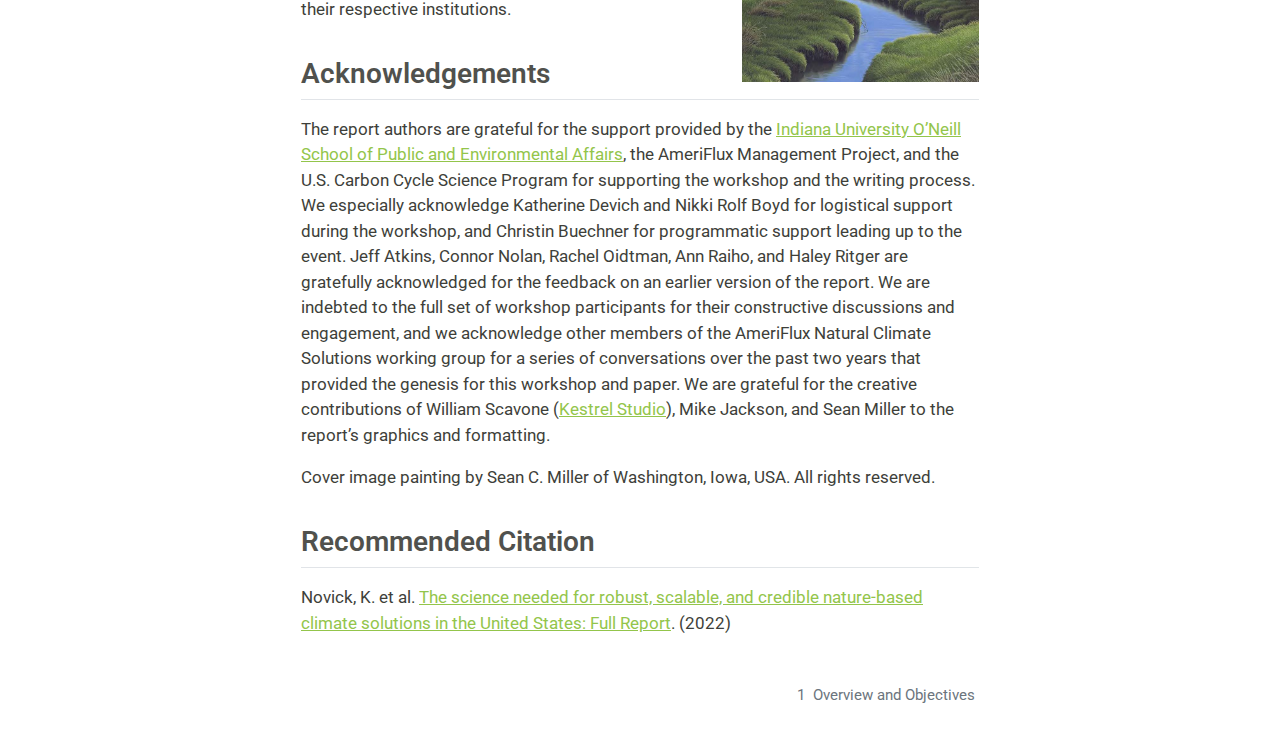
==== commit ba93e86b: "updated yaml" ====
--- a/docs/index.html
+++ b/docs/index.html
@@ -64,12 +64,10 @@
 <script src="site_libs/quarto-html/tippy.umd.min.js"></script>
 <script src="site_libs/quarto-html/anchor.min.js"></script>
 <link href="site_libs/quarto-html/tippy.css" rel="stylesheet">
-<link href="site_libs/quarto-html/quarto-syntax-highlighting.css" rel="stylesheet" class="quarto-color-scheme" id="quarto-text-highlighting-styles">
-<link href="site_libs/quarto-html/quarto-syntax-highlighting-dark.css" rel="prefetch" class="quarto-color-scheme quarto-color-alternate" id="quarto-text-highlighting-styles">
+<link href="site_libs/quarto-html/quarto-syntax-highlighting.css" rel="stylesheet" id="quarto-text-highlighting-styles">
 <script src="site_libs/bootstrap/bootstrap.min.js"></script>
 <link href="site_libs/bootstrap/bootstrap-icons.css" rel="stylesheet">
-<link href="site_libs/bootstrap/bootstrap.min.css" rel="stylesheet" class="quarto-color-scheme" id="quarto-bootstrap" data-mode="light">
-<link href="site_libs/bootstrap/bootstrap-dark.min.css" rel="prefetch" class="quarto-color-scheme quarto-color-alternate" id="quarto-bootstrap" data-mode="dark">
+<link href="site_libs/bootstrap/bootstrap.min.css" rel="stylesheet" id="quarto-bootstrap" data-mode="light">
 <script id="quarto-search-options" type="application/json">{
   "location": "sidebar",
   "copy-button": false,
@@ -182,7 +180,6 @@
           </li>
       </ul>
     </div>
-  <a href="" class="quarto-color-scheme-toggle quarto-navigation-tool  px-1" onclick="window.quartoToggleColorScheme(); return false;" title="Toggle dark mode"><i class="bi"></i></a>
 </div>
     </div>
       </div>
@@ -523,7 +520,7 @@
 
 
 <section id="front-matter" class="level1 unnumbered">
-<h1 class="unnumbered">Front Matter</h1><p><img src=".\img/front-cover.jpg" title="The science needed for robust, scalable, and credible nature-based climate solutions in the United States" class="quarto-cover-image quarto-discovered-preview-image img-fluid"></p>
+<h1 class="unnumbered">Front Matter</h1><p><img src=".\img/front-cover.jpg" title="The science needed for robust, scalable, and credible nature-based climate solutions in the United States" class="quarto-cover-image quarto-discovered-preview-image img-fluid" alt="stream surrounded by grass and trees"></p>
 <p>This report emerged from a workshop in Washington, DC, June 28-29th, 2022. Workshop funding and programmatic support came from the Department of Energy’s <a href="https://ameriflux.lbl.gov/about/ameriflux-management-project/">AmeriFlux Management Project</a>, <a href="https://oneill.indiana.edu/">Indiana University’s O’Neill School of Public and Environmental Affairs</a>, and the <a href="https://www.carboncyclescience.us/">US Carbon Cycle Science Program</a>.</p>
 <p>The views expressed in this report do not necessarily reflect the views of individual contributing authors or their respective institutions.</p>
 <section id="acknowledgements" class="level2">
@@ -560,121 +557,6 @@
     }
   }
   toggleBodyColorPrimary();  
-  const disableStylesheet = (stylesheets) => {
-    for (let i=0; i < stylesheets.length; i++) {
-      const stylesheet = stylesheets[i];
-      stylesheet.rel = 'prefetch';
-    }
-  }
-  const enableStylesheet = (stylesheets) => {
-    for (let i=0; i < stylesheets.length; i++) {
-      const stylesheet = stylesheets[i];
-      stylesheet.rel = 'stylesheet';
-    }
-  }
-  const manageTransitions = (selector, allowTransitions) => {
-    const els = window.document.querySelectorAll(selector);
-    for (let i=0; i < els.length; i++) {
-      const el = els[i];
-      if (allowTransitions) {
-        el.classList.remove('notransition');
-      } else {
-        el.classList.add('notransition');
-      }
-    }
-  }
-  const toggleColorMode = (alternate) => {
-    // Switch the stylesheets
-    const alternateStylesheets = window.document.querySelectorAll('link.quarto-color-scheme.quarto-color-alternate');
-    manageTransitions('#quarto-margin-sidebar .nav-link', false);
-    if (alternate) {
-      enableStylesheet(alternateStylesheets);
-      for (const sheetNode of alternateStylesheets) {
-        if (sheetNode.id === "quarto-bootstrap") {
-          toggleBodyColorMode(sheetNode);
-        }
-      }
-    } else {
-      disableStylesheet(alternateStylesheets);
-      toggleBodyColorPrimary();
-    }
-    manageTransitions('#quarto-margin-sidebar .nav-link', true);
-    // Switch the toggles
-    const toggles = window.document.querySelectorAll('.quarto-color-scheme-toggle');
-    for (let i=0; i < toggles.length; i++) {
-      const toggle = toggles[i];
-      if (toggle) {
-        if (alternate) {
-          toggle.classList.add("alternate");     
-        } else {
-          toggle.classList.remove("alternate");
-        }
-      }
-    }
-    // Hack to workaround the fact that safari doesn't
-    // properly recolor the scrollbar when toggling (#1455)
-    if (navigator.userAgent.indexOf('Safari') > 0 && navigator.userAgent.indexOf('Chrome') == -1) {
-      manageTransitions("body", false);
-      window.scrollTo(0, 1);
-      setTimeout(() => {
-        window.scrollTo(0, 0);
-        manageTransitions("body", true);
-      }, 40);  
-    }
-  }
-  const isFileUrl = () => { 
-    return window.location.protocol === 'file:';
-  }
-  const hasAlternateSentinel = () => {  
-    let styleSentinel = getColorSchemeSentinel();
-    if (styleSentinel !== null) {
-      return styleSentinel === "alternate";
-    } else {
-      return false;
-    }
-  }
-  const setStyleSentinel = (alternate) => {
-    const value = alternate ? "alternate" : "default";
-    if (!isFileUrl()) {
-      window.localStorage.setItem("quarto-color-scheme", value);
-    } else {
-      localAlternateSentinel = value;
-    }
-  }
-  const getColorSchemeSentinel = () => {
-    if (!isFileUrl()) {
-      const storageValue = window.localStorage.getItem("quarto-color-scheme");
-      return storageValue != null ? storageValue : localAlternateSentinel;
-    } else {
-      return localAlternateSentinel;
-    }
-  }
-  let localAlternateSentinel = 'default';
-  // Dark / light mode switch
-  window.quartoToggleColorScheme = () => {
-    // Read the current dark / light value 
-    let toAlternate = !hasAlternateSentinel();
-    toggleColorMode(toAlternate);
-    setStyleSentinel(toAlternate);
-  };
-  // Ensure there is a toggle, if there isn't float one in the top right
-  if (window.document.querySelector('.quarto-color-scheme-toggle') === null) {
-    const a = window.document.createElement('a');
-    a.classList.add('top-right');
-    a.classList.add('quarto-color-scheme-toggle');
-    a.href = "";
-    a.onclick = function() { try { window.quartoToggleColorScheme(); } catch {} return false; };
-    const i = window.document.createElement("i");
-    i.classList.add('bi');
-    a.appendChild(i);
-    window.document.body.appendChild(a);
-  }
-  // Switch to dark mode if need be
-  if (hasAlternateSentinel()) {
-    toggleColorMode(true);
-  } else {
-    toggleColorMode(false);
-  }
   const icon = "";
   const anchorJS = new window.AnchorJS();
   anchorJS.options = {
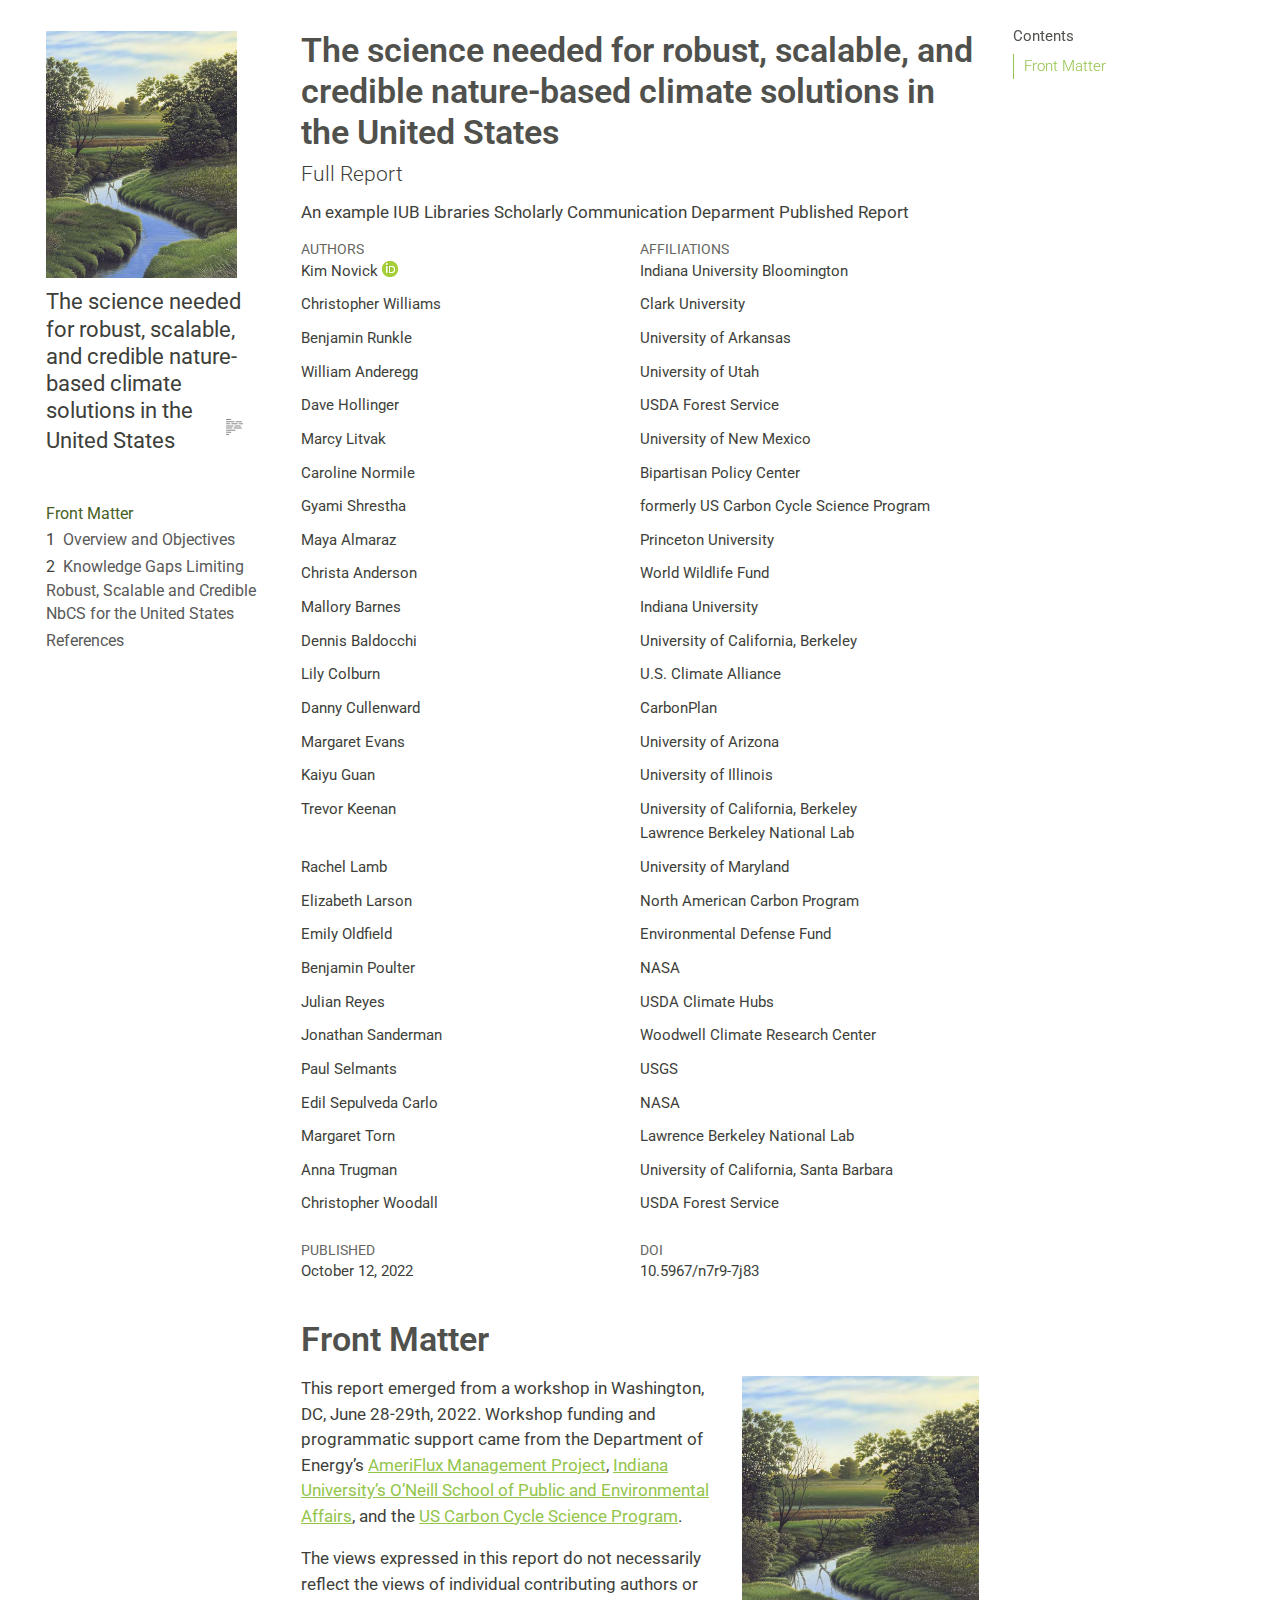
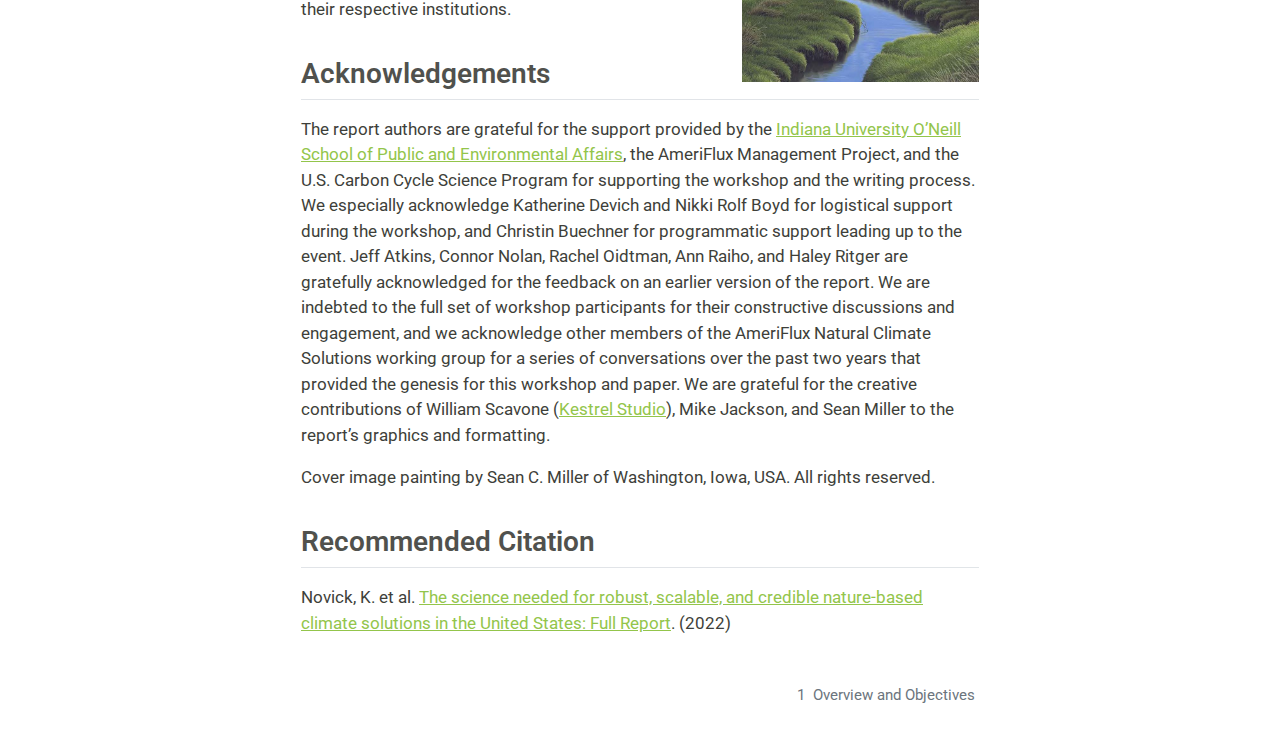
==== commit 6839dac5: "fixed yaml" ====
--- a/docs/index.html
+++ b/docs/index.html
@@ -59,6 +59,7 @@
 <script src="site_libs/quarto-search/quarto-search.js"></script>
 <meta name="quarto:offset" content="./">
 <link href="./01-overview-and-objectives.html" rel="next">
+<link href="./img/front-cover.jpg" rel="icon" type="image/jpeg">
 <script src="site_libs/quarto-html/quarto.js"></script>
 <script src="site_libs/quarto-html/popper.min.js"></script>
 <script src="site_libs/quarto-html/tippy.umd.min.js"></script>
@@ -93,11 +94,11 @@
 
 <meta property="og:title" content="The science needed for robust, scalable, and credible nature-based climate solutions in the United States">
 <meta property="og:description" content="An example IUB Libraries Scholarly Communication Deparment Published Report">
-<meta property="og:image" content=".\img/front-cover.jpg">
+<meta property="og:image" content="./img/front-cover.jpg">
 <meta property="og:site-name" content="The science needed for robust, scalable, and credible nature-based climate solutions in the United States">
 <meta name="twitter:title" content="The science needed for robust, scalable, and credible nature-based climate solutions in the United States">
 <meta name="twitter:description" content="An example IUB Libraries Scholarly Communication Deparment Published Report">
-<meta name="twitter:image" content="/img/front-cover.jpg">
+<meta name="twitter:image" content="img/front-cover.jpg">
 <meta name="twitter:card" content="summary">
 <meta name="citation_title" content="The science needed for robust, scalable, and credible nature-based climate solutions in the United States">
 <meta name="citation_keywords" content="example">
@@ -159,13 +160,33 @@
 <div id="quarto-content" class="quarto-container page-columns page-rows-contents page-layout-article">
 <!-- sidebar -->
   <nav id="quarto-sidebar" class="sidebar collapse collapse-horizontal sidebar-navigation floating overflow-auto">
-    <div class="pt-lg-2 mt-2 text-left sidebar-header">
+    <div class="pt-lg-2 mt-2 text-left sidebar-header sidebar-header-stacked">
+      <a href="./index.html" class="sidebar-logo-link">
+      <img src="./img/front-cover.jpg" alt="" class="sidebar-logo py-0 d-lg-inline d-none">
+      </a>
     <div class="sidebar-title mb-0 py-0">
       <a href="./">The science needed for robust, scalable, and credible nature-based climate solutions in the United States</a> 
-        <div class="sidebar-tools-main">
+        <div class="sidebar-tools-main tools-wide">
+    <a href="https://oneill.indiana.edu/faculty-research/directory/profiles/faculty/full-time/novick-kimberly.html" title="" class="quarto-navigation-tool px-1" aria-label=""><i class="bi bi-person"></i></a>
+    <a href="https://twitter.com/iulibraries?lang=en" title="" class="quarto-navigation-tool px-1" aria-label=""><i class="bi bi-twitter"></i></a>
     <div class="dropdown">
-      <a href="" title="Download" id="quarto-navigation-tool-dropdown-0" class="quarto-navigation-tool dropdown-toggle px-1" data-bs-toggle="dropdown" aria-expanded="false" aria-label="Download"><i class="bi bi-download"></i></a>
+      <a href="" title="" id="quarto-navigation-tool-dropdown-0" class="quarto-navigation-tool dropdown-toggle px-1" data-bs-toggle="dropdown" aria-expanded="false" aria-label=""><i class="bi bi-github"></i></a>
       <ul class="dropdown-menu" aria-labelledby="quarto-navigation-tool-dropdown-0">
+          <li>
+            <a class="dropdown-item sidebar-tools-main-item" href="https://github.iu.edu/iusw/example-report">
+            Source Code
+            </a>
+          </li>
+          <li>
+            <a class="dropdown-item sidebar-tools-main-item" href="https://github.iu.edu/iusw/example-report/issues">
+            Report a Bug
+            </a>
+          </li>
+      </ul>
+    </div>
+    <div class="dropdown">
+      <a href="" title="Download" id="quarto-navigation-tool-dropdown-1" class="quarto-navigation-tool dropdown-toggle px-1" data-bs-toggle="dropdown" aria-expanded="false" aria-label="Download"><i class="bi bi-download"></i></a>
+      <ul class="dropdown-menu" aria-labelledby="quarto-navigation-tool-dropdown-1">
           <li>
             <a class="dropdown-item sidebar-tools-main-item" href="./The-science-needed-for-robust,-scalable,-and-credible-nature-based-climate-solutions-in-the-United-States.pdf">
               <i class="bi bi-bi-file-pdf pe-1"></i>
@@ -180,6 +201,28 @@
           </li>
       </ul>
     </div>
+    <div class="dropdown">
+      <a href="" title="Share" id="quarto-navigation-tool-dropdown-2" class="quarto-navigation-tool dropdown-toggle px-1" data-bs-toggle="dropdown" aria-expanded="false" aria-label="Share"><i class="bi bi-share"></i></a>
+      <ul class="dropdown-menu" aria-labelledby="quarto-navigation-tool-dropdown-2">
+          <li>
+            <a class="dropdown-item sidebar-tools-main-item" href="https://twitter.com/intent/tweet?url=|url|">
+              <i class="bi bi-bi-twitter pe-1"></i>
+            Twitter
+            </a>
+          </li>
+          <li>
+            <a class="dropdown-item sidebar-tools-main-item" href="https://www.facebook.com/sharer/sharer.php?u=|url|">
+              <i class="bi bi-bi-facebook pe-1"></i>
+            Facebook
+            </a>
+          </li>
+      </ul>
+    </div>
+  <a href="" class="quarto-reader-toggle quarto-navigation-tool px-1" onclick="window.quartoToggleReader(); return false;" title="Toggle reader mode">
+  <div class="quarto-reader-toggle-btn">
+  <i class="bi"></i>
+  </div>
+</a>
 </div>
     </div>
       </div>
@@ -520,7 +563,7 @@
 
 
 <section id="front-matter" class="level1 unnumbered">
-<h1 class="unnumbered">Front Matter</h1><p><img src=".\img/front-cover.jpg" title="The science needed for robust, scalable, and credible nature-based climate solutions in the United States" class="quarto-cover-image quarto-discovered-preview-image img-fluid" alt="stream surrounded by grass and trees"></p>
+<h1 class="unnumbered">Front Matter</h1><p><img src="img/front-cover.jpg" title="The science needed for robust, scalable, and credible nature-based climate solutions in the United States" class="quarto-cover-image quarto-discovered-preview-image img-fluid" alt="stream surrounded by grass and trees"></p>
 <p>This report emerged from a workshop in Washington, DC, June 28-29th, 2022. Workshop funding and programmatic support came from the Department of Energy’s <a href="https://ameriflux.lbl.gov/about/ameriflux-management-project/">AmeriFlux Management Project</a>, <a href="https://oneill.indiana.edu/">Indiana University’s O’Neill School of Public and Environmental Affairs</a>, and the <a href="https://www.carboncyclescience.us/">US Carbon Cycle Science Program</a>.</p>
 <p>The views expressed in this report do not necessarily reflect the views of individual contributing authors or their respective institutions.</p>
 <section id="acknowledgements" class="level2">
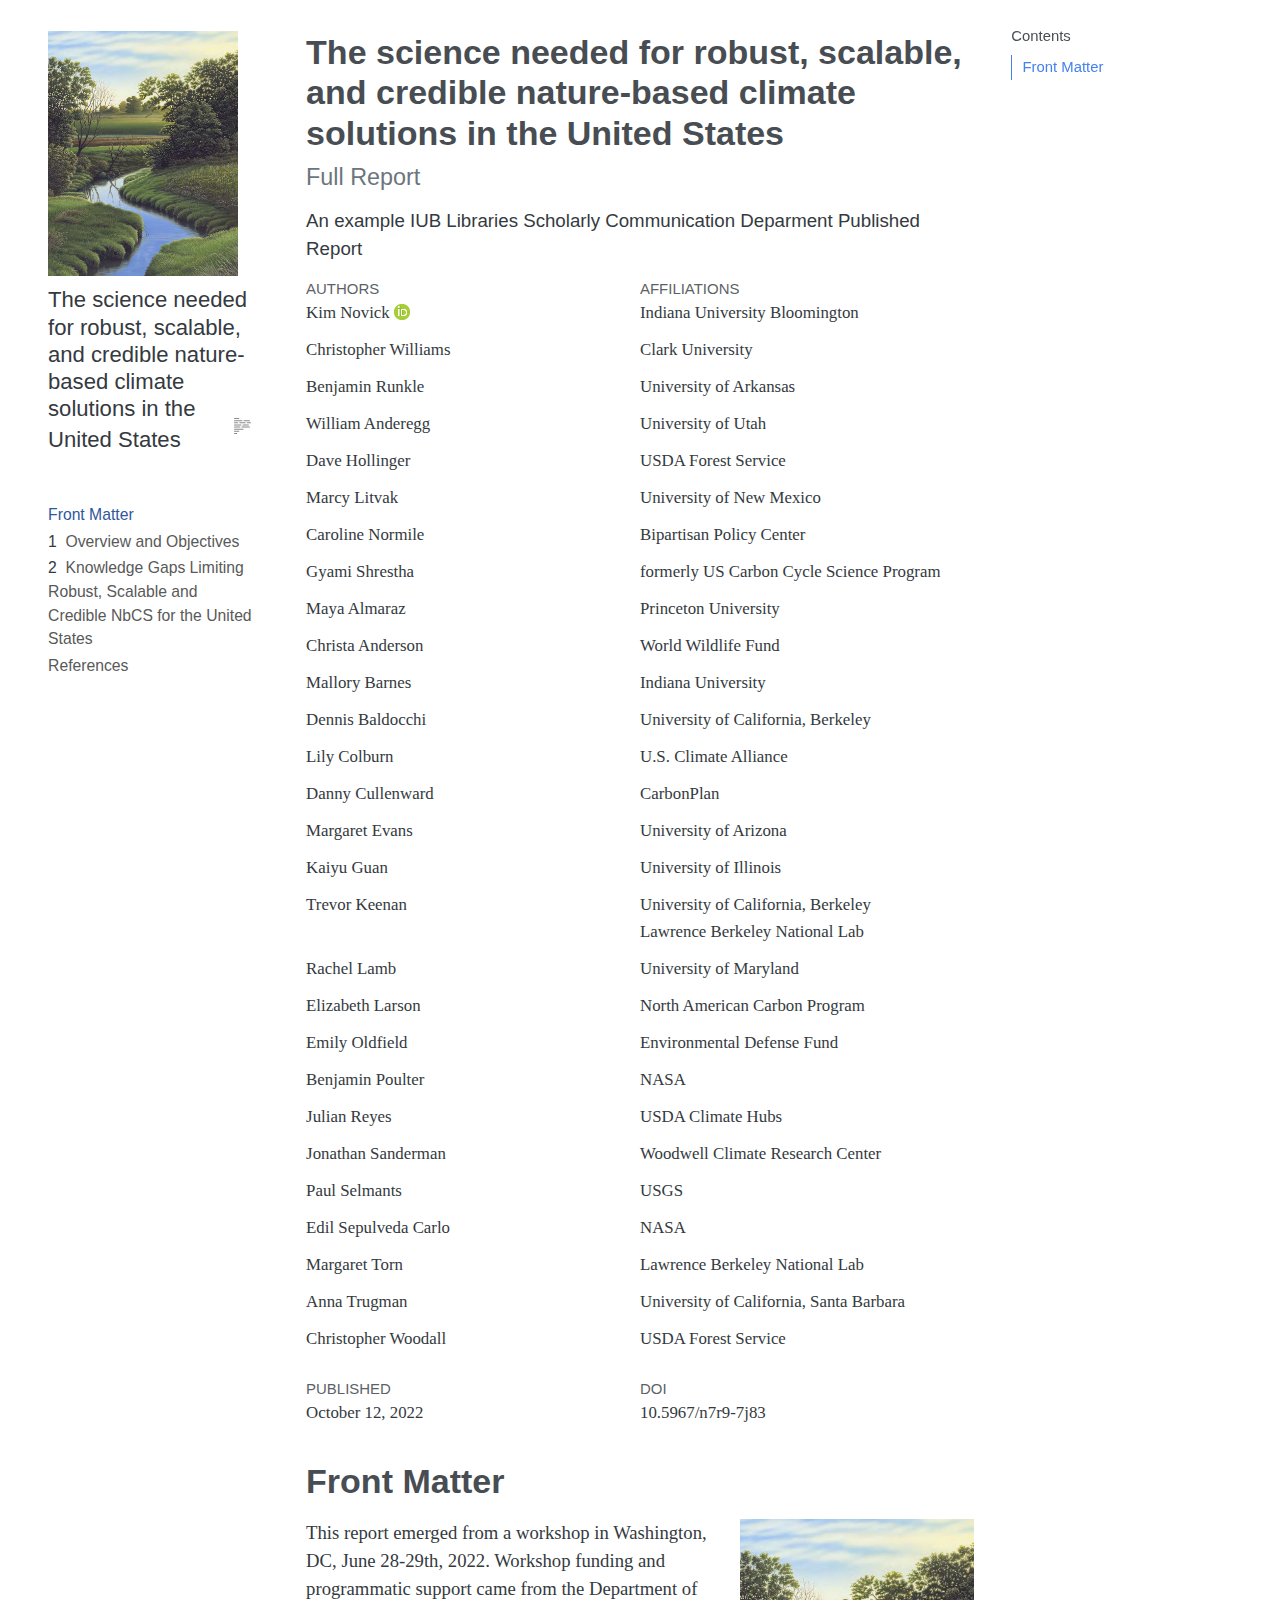
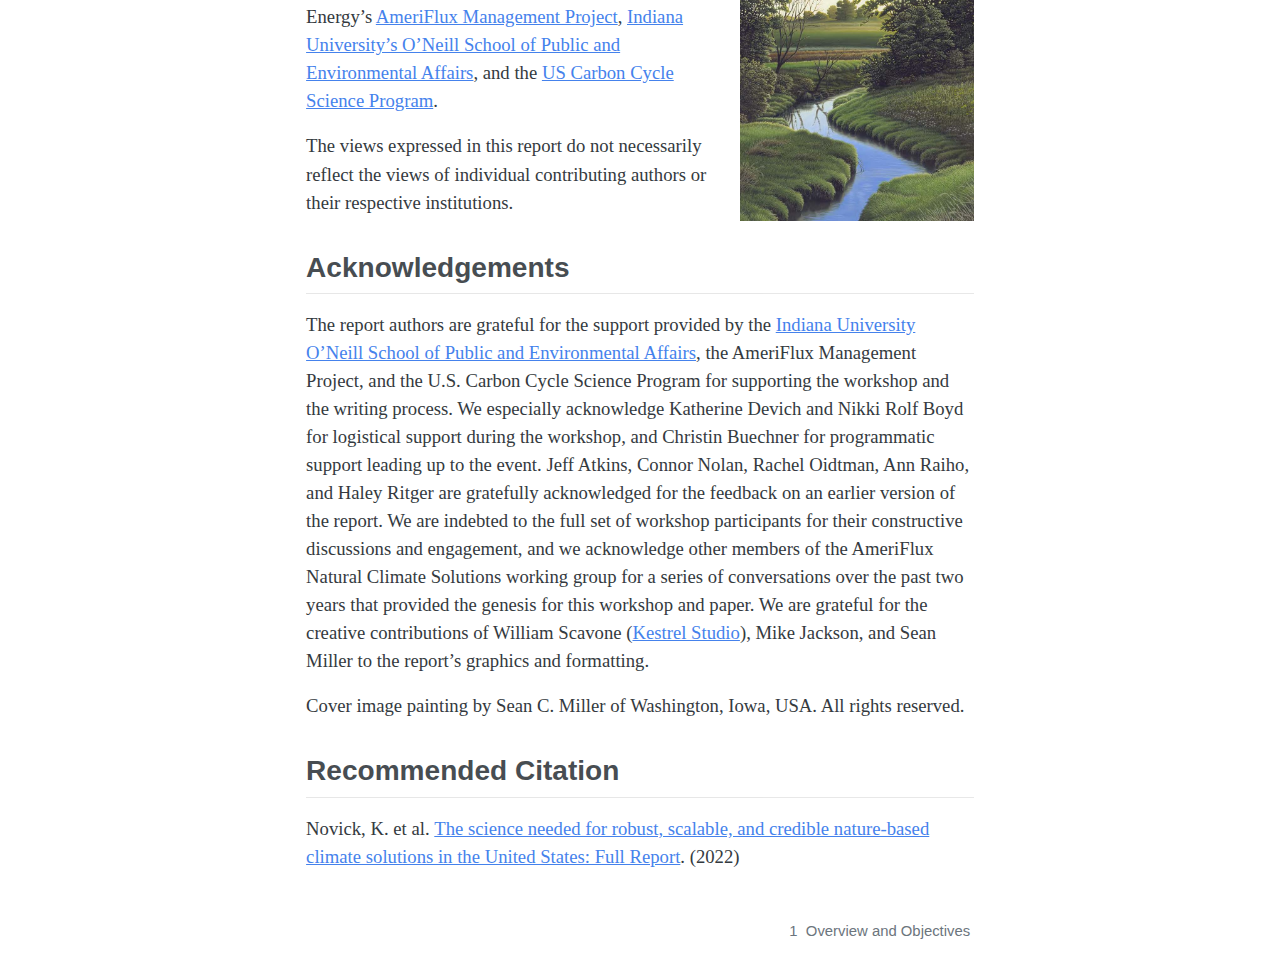
==== commit d1cbd42a: "changed theme" ====
--- a/docs/index.html
+++ b/docs/index.html
@@ -823,8 +823,6 @@
       if (!isInternal(link.href)) {
           // target, if specified
           link.setAttribute("target", "_blank");
-          // default icon
-          link.classList.add("external");
       }
     }
 });
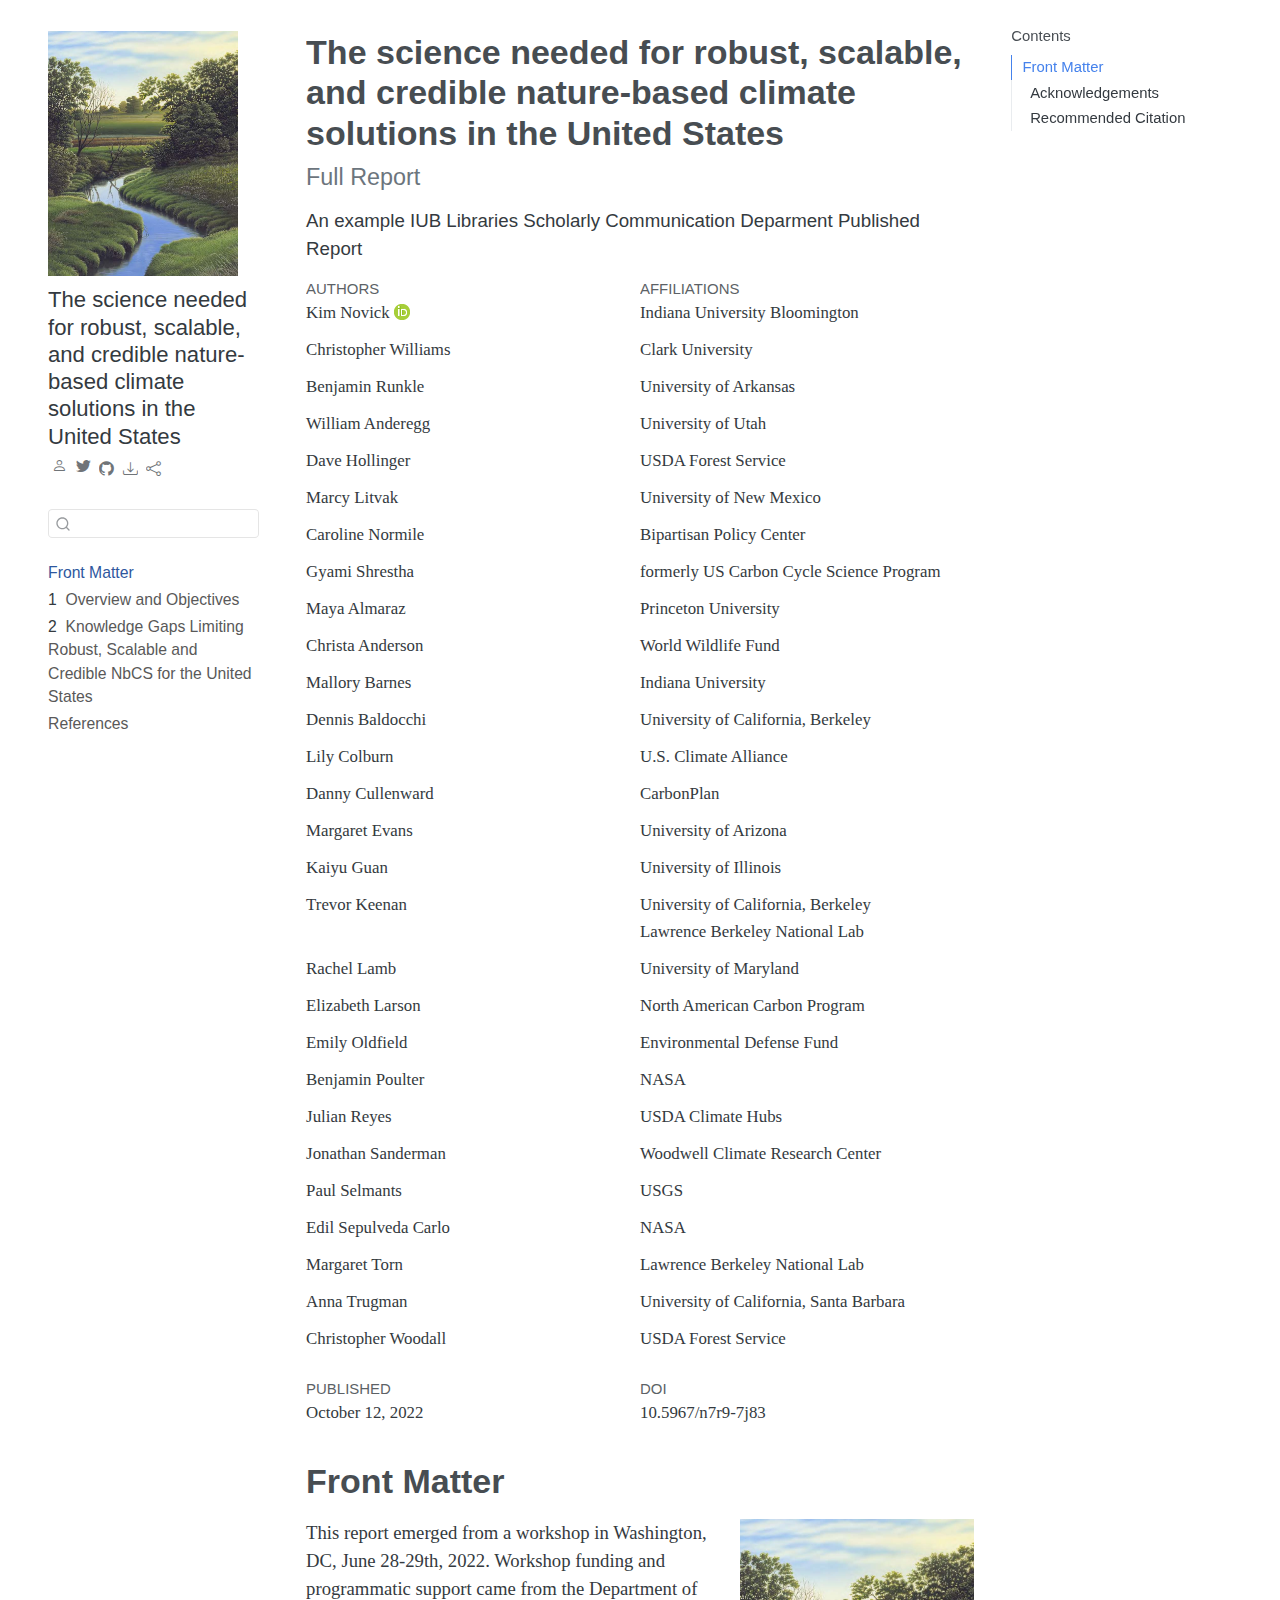
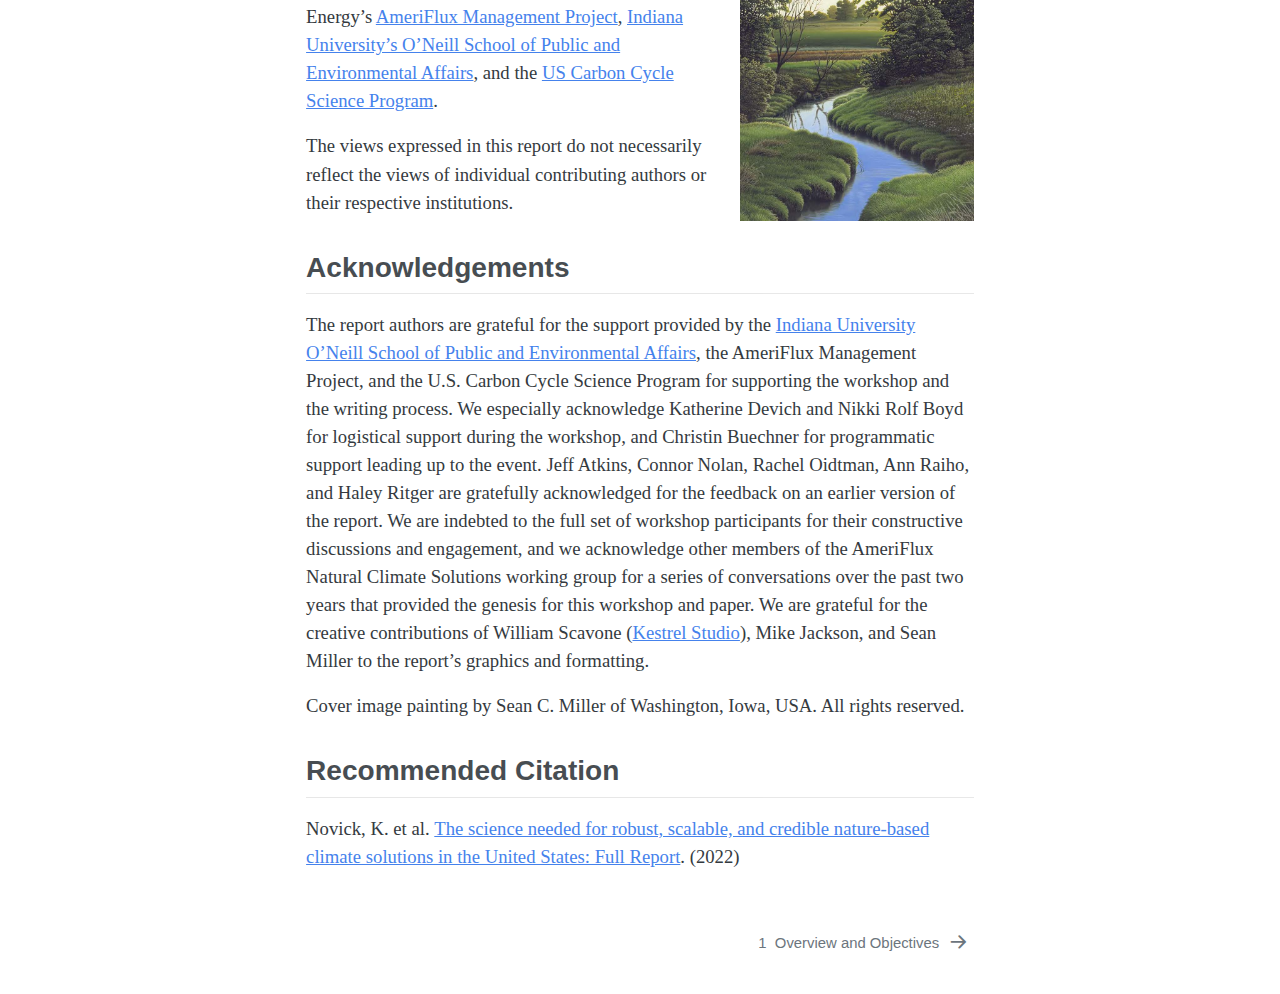
==== commit 44dcfb95: "updated pdf" ====
--- a/docs/index.html
+++ b/docs/index.html
@@ -218,11 +218,6 @@
           </li>
       </ul>
     </div>
-  <a href="" class="quarto-reader-toggle quarto-navigation-tool px-1" onclick="window.quartoToggleReader(); return false;" title="Toggle reader mode">
-  <div class="quarto-reader-toggle-btn">
-  <i class="bi"></i>
-  </div>
-</a>
 </div>
     </div>
       </div>
--- a/docs/site_libs/quarto-html/tippy.css
+++ b/docs/site_libs/quarto-html/tippy.css
@@ -0,0 +1 @@
+.tippy-box[data-animation=fade][data-state=hidden]{opacity:0}[data-tippy-root]{max-width:calc(100vw - 10px)}.tippy-box{position:relative;background-color:#333;color:#fff;border-radius:4px;font-size:14px;line-height:1.4;white-space:normal;outline:0;transition-property:transform,visibility,opacity}.tippy-box[data-placement^=top]>.tippy-arrow{bottom:0}.tippy-box[data-placement^=top]>.tippy-arrow:before{bottom:-7px;left:0;border-width:8px 8px 0;border-top-color:initial;transform-origin:center top}.tippy-box[data-placement^=bottom]>.tippy-arrow{top:0}.tippy-box[data-placement^=bottom]>.tippy-arrow:before{top:-7px;left:0;border-width:0 8px 8px;border-bottom-color:initial;transform-origin:center bottom}.tippy-box[data-placement^=left]>.tippy-arrow{right:0}.tippy-box[data-placement^=left]>.tippy-arrow:before{border-width:8px 0 8px 8px;border-left-color:initial;right:-7px;transform-origin:center left}.tippy-box[data-placement^=right]>.tippy-arrow{left:0}.tippy-box[data-placement^=right]>.tippy-arrow:before{left:-7px;border-width:8px 8px 8px 0;border-right-color:initial;transform-origin:center right}.tippy-box[data-inertia][data-state=visible]{transition-timing-function:cubic-bezier(.54,1.5,.38,1.11)}.tippy-arrow{width:16px;height:16px;color:#333}.tippy-arrow:before{content:"";position:absolute;border-color:transparent;border-style:solid}.tippy-content{position:relative;padding:5px 9px;z-index:1}--- a/docs/site_libs/quarto-html/quarto-syntax-highlighting.css
+++ b/docs/site_libs/quarto-html/quarto-syntax-highlighting.css
@@ -0,0 +1,203 @@
+/* quarto syntax highlight colors */
+:root {
+  --quarto-hl-ot-color: #003B4F;
+  --quarto-hl-at-color: #657422;
+  --quarto-hl-ss-color: #20794D;
+  --quarto-hl-an-color: #5E5E5E;
+  --quarto-hl-fu-color: #4758AB;
+  --quarto-hl-st-color: #20794D;
+  --quarto-hl-cf-color: #003B4F;
+  --quarto-hl-op-color: #5E5E5E;
+  --quarto-hl-er-color: #AD0000;
+  --quarto-hl-bn-color: #AD0000;
+  --quarto-hl-al-color: #AD0000;
+  --quarto-hl-va-color: #111111;
+  --quarto-hl-bu-color: inherit;
+  --quarto-hl-ex-color: inherit;
+  --quarto-hl-pp-color: #AD0000;
+  --quarto-hl-in-color: #5E5E5E;
+  --quarto-hl-vs-color: #20794D;
+  --quarto-hl-wa-color: #5E5E5E;
+  --quarto-hl-do-color: #5E5E5E;
+  --quarto-hl-im-color: #00769E;
+  --quarto-hl-ch-color: #20794D;
+  --quarto-hl-dt-color: #AD0000;
+  --quarto-hl-fl-color: #AD0000;
+  --quarto-hl-co-color: #5E5E5E;
+  --quarto-hl-cv-color: #5E5E5E;
+  --quarto-hl-cn-color: #8f5902;
+  --quarto-hl-sc-color: #5E5E5E;
+  --quarto-hl-dv-color: #AD0000;
+  --quarto-hl-kw-color: #003B4F;
+}
+
+/* other quarto variables */
+:root {
+  --quarto-font-monospace: SFMono-Regular, Menlo, Monaco, Consolas, "Liberation Mono", "Courier New", monospace;
+}
+
+pre > code.sourceCode > span {
+  color: #003B4F;
+}
+
+code span {
+  color: #003B4F;
+}
+
+code.sourceCode > span {
+  color: #003B4F;
+}
+
+div.sourceCode,
+div.sourceCode pre.sourceCode {
+  color: #003B4F;
+}
+
+code span.ot {
+  color: #003B4F;
+  font-style: inherit;
+}
+
+code span.at {
+  color: #657422;
+  font-style: inherit;
+}
+
+code span.ss {
+  color: #20794D;
+  font-style: inherit;
+}
+
+code span.an {
+  color: #5E5E5E;
+  font-style: inherit;
+}
+
+code span.fu {
+  color: #4758AB;
+  font-style: inherit;
+}
+
+code span.st {
+  color: #20794D;
+  font-style: inherit;
+}
+
+code span.cf {
+  color: #003B4F;
+  font-style: inherit;
+}
+
+code span.op {
+  color: #5E5E5E;
+  font-style: inherit;
+}
+
+code span.er {
+  color: #AD0000;
+  font-style: inherit;
+}
+
+code span.bn {
+  color: #AD0000;
+  font-style: inherit;
+}
+
+code span.al {
+  color: #AD0000;
+  font-style: inherit;
+}
+
+code span.va {
+  color: #111111;
+  font-style: inherit;
+}
+
+code span.bu {
+  font-style: inherit;
+}
+
+code span.ex {
+  font-style: inherit;
+}
+
+code span.pp {
+  color: #AD0000;
+  font-style: inherit;
+}
+
+code span.in {
+  color: #5E5E5E;
+  font-style: inherit;
+}
+
+code span.vs {
+  color: #20794D;
+  font-style: inherit;
+}
+
+code span.wa {
+  color: #5E5E5E;
+  font-style: italic;
+}
+
+code span.do {
+  color: #5E5E5E;
+  font-style: italic;
+}
+
+code span.im {
+  color: #00769E;
+  font-style: inherit;
+}
+
+code span.ch {
+  color: #20794D;
+  font-style: inherit;
+}
+
+code span.dt {
+  color: #AD0000;
+  font-style: inherit;
+}
+
+code span.fl {
+  color: #AD0000;
+  font-style: inherit;
+}
+
+code span.co {
+  color: #5E5E5E;
+  font-style: inherit;
+}
+
+code span.cv {
+  color: #5E5E5E;
+  font-style: italic;
+}
+
+code span.cn {
+  color: #8f5902;
+  font-style: inherit;
+}
+
+code span.sc {
+  color: #5E5E5E;
+  font-style: inherit;
+}
+
+code span.dv {
+  color: #AD0000;
+  font-style: inherit;
+}
+
+code span.kw {
+  color: #003B4F;
+  font-style: inherit;
+}
+
+.prevent-inlining {
+  content: "</";
+}
+
+/*# sourceMappingURL=debc5d5d77c3f9108843748ff7464032.css.map */
